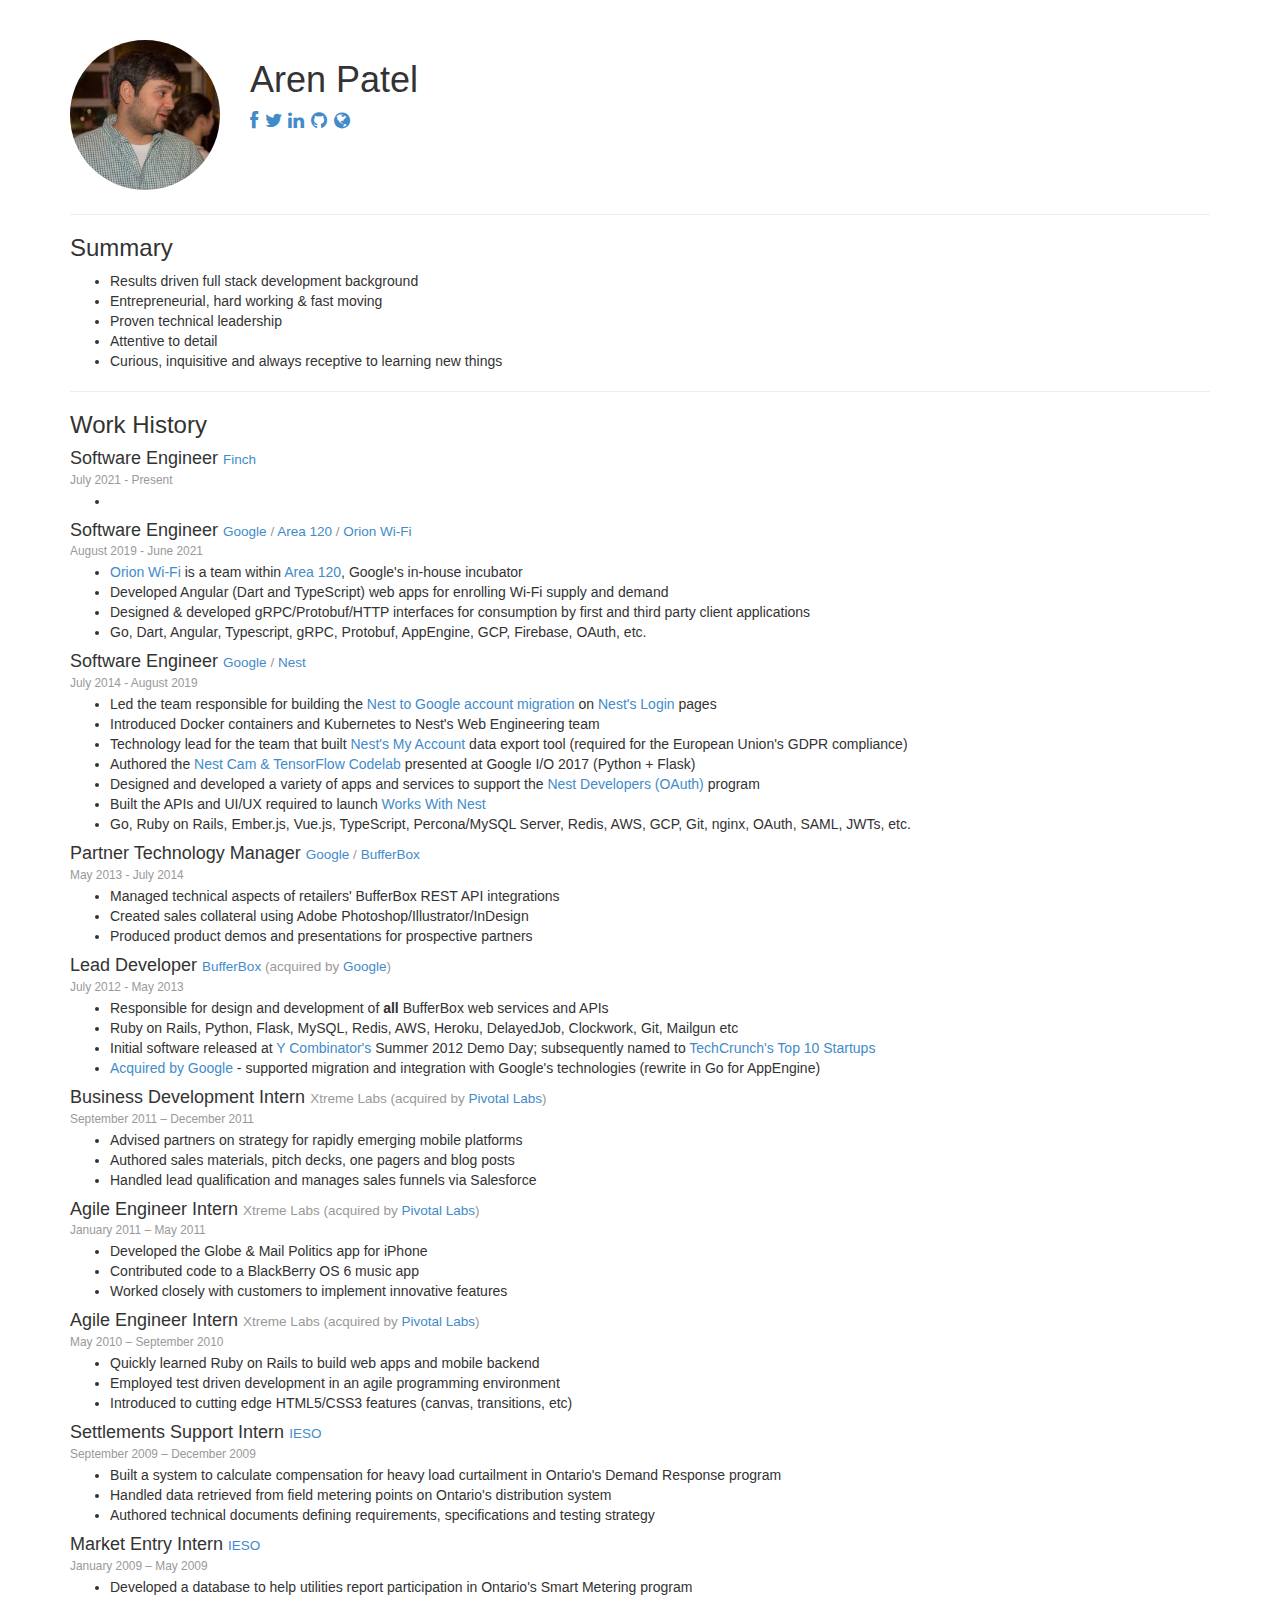
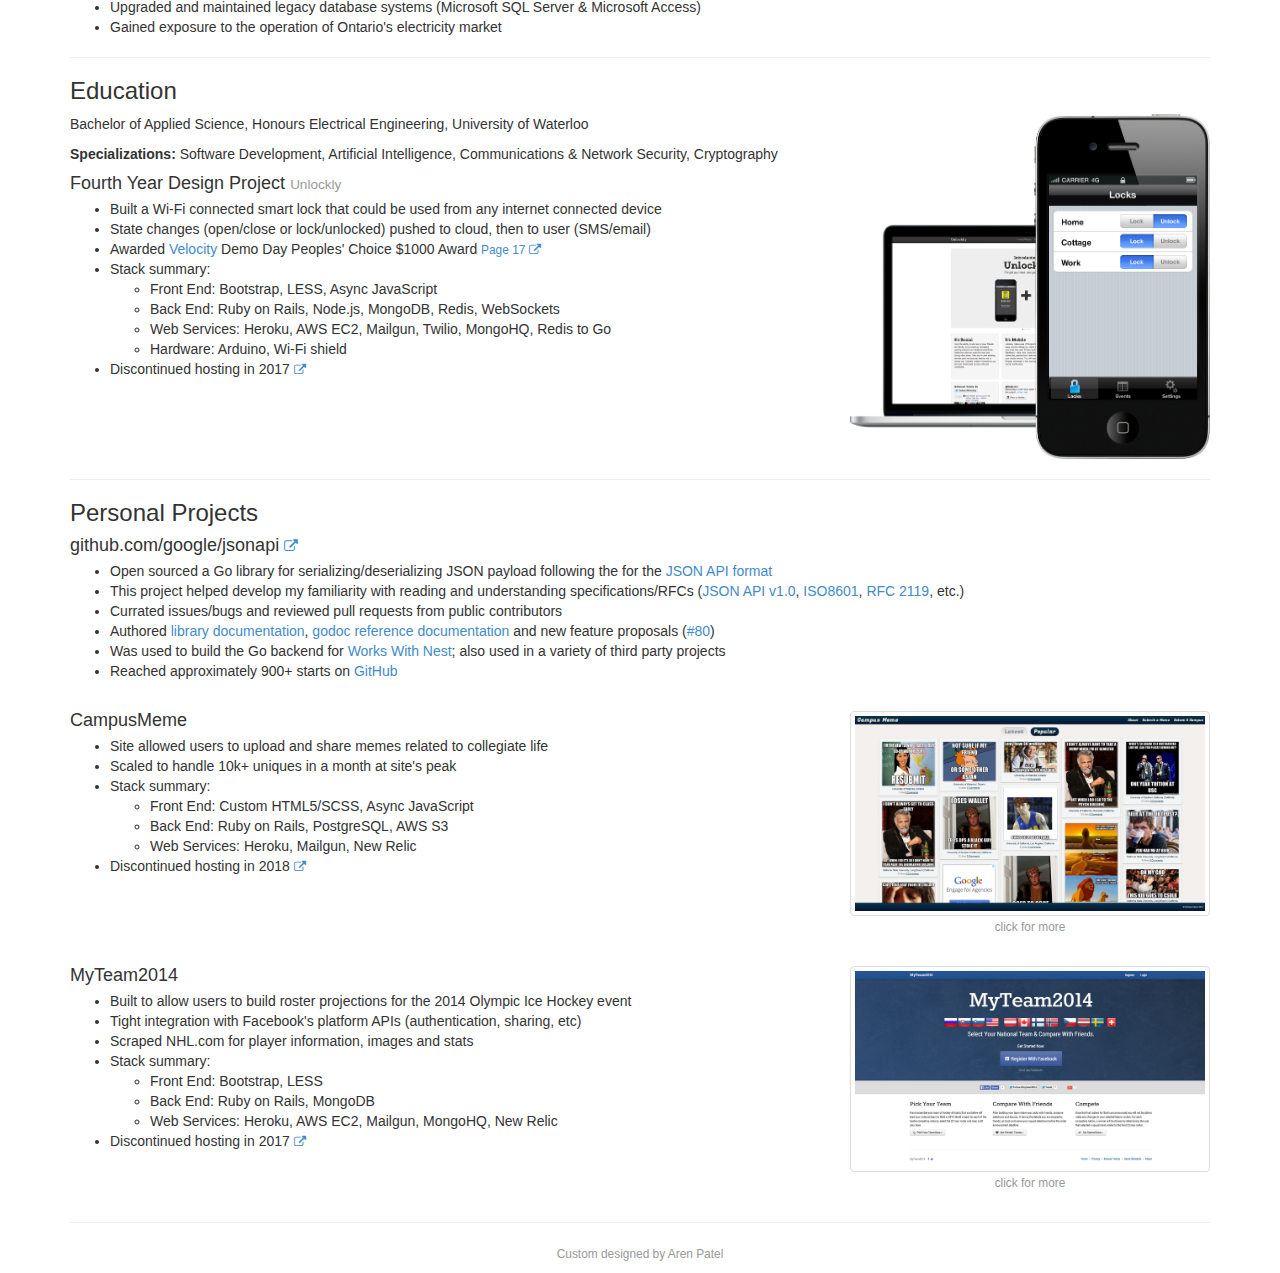
==== resume/index.html @ d8617fa7 "Update index.html" ====
<!DOCTYPE html>
<html lang="en">
  <head>
    <meta charset="utf-8" />
    <meta http-equiv="X-UA-Compatible" content="IE=edge" />
    <meta name="viewport" content="width=device-width, initial-scale=1" />
    <title>Aren Patel's Resume</title>

    <!-- Bootstrap -->
    <link href="css/bootstrap.css" rel="stylesheet" />

    <!-- Font Awesome -->
    <link rel="stylesheet" href="font-awesome/css/font-awesome.min.css" />

    <!-- Add fancyBox main CSS -->
    <link
      rel="stylesheet"
      type="text/css"
      href="fancybox/jquery.fancybox.css?v=2.1.5"
      media="screen"
    />

    <!-- Add fancyBox Button helper (this is optional) -->
    <link
      rel="stylesheet"
      type="text/css"
      href="fancybox/helpers/jquery.fancybox-buttons.css?v=1.0.5"
    />

    <!-- Add fancyBox Thumbnail helper (this is optional) -->
    <link
      rel="stylesheet"
      type="text/css"
      href="fancybox/helpers/jquery.fancybox-thumbs.css?v=1.0.7"
    />

    <!-- Custom CSS -->
    <link rel="stylesheet" type="text/css" href="styles.css" />

    <!-- HTML5 Shim and Respond.js IE8 support of HTML5 elements and media queries -->
    <!-- WARNING: Respond.js doesn't work if you view the page via file:// -->
    <!--[if lt IE 9]>
      <script src="https://oss.maxcdn.com/libs/html5shiv/3.7.0/html5shiv.js"></script>
      <script src="https://oss.maxcdn.com/libs/respond.js/1.4.2/respond.min.js"></script>
    <![endif]-->
  </head>
  <body>
    <div class="container">
      <div class="print-web-info">
        You can view my extended resume online at
        <a href="http://resume.arenpatel.com/">resume.arenpatel.com</a>
      </div>
      <div class="page-header">
        <div class="media">
          <a class="pull-left" href="#">
            <img
              src="img/me.jpg"
              class="media-object img-circle profileImage"
            />
          </a>
          <div class="media-body">
            <h1>Aren Patel</h1>
            <p class="contacts"></p>
            <p class="socialLinks">
              <a href="https://www.facebook.com/aren.patel"
                ><i class="fa fa-facebook fa-lg"></i
              ></a>
              <a href="https://www.twitter.com/aren55555"
                ><i class="fa fa-twitter fa-lg"></i
              ></a>
              <a href="https://www.linkedin.com/in/arenpatel/"
                ><i class="fa fa-linkedin fa-lg"></i
              ></a>
              <a href="https://www.github.com/aren55555"
                ><i class="fa fa-github fa-lg"></i
              ></a>
              <a href="http://www.arenpatel.com/"
                ><i class="fa fa-globe fa-lg"></i
              ></a>
            </p>
          </div>
        </div>
      </div>

      <h3>Summary</h3>
      <ul>
        <li>Results driven full stack development background</li>
        <li>Entrepreneurial, hard working &amp; fast moving</li>
        <li>Proven technical leadership</li>
        <li>Attentive to detail</li>
        <li>
          Curious, inquisitive and always receptive to learning new things
        </li>
      </ul>

      <hr />

      <h3>Work History</h3>

      <h4>
        Software Engineer
        <small>
          <a href="https://www.tryfinch.com/">Finch</a>
        </small>
      </h4>
      <p class="workDate text-muted"><small>July 2021 - Present</small></p>
      <ul>
        <li></li>
      </ul>

      <h4>
        Software Engineer
        <small>
          <a href="https://www.google.com/">Google</a> /
          <a href="https://area120.google.com/">Area 120</a> /
          <a href="https://www.orion.area120.com/">Orion Wi-Fi</a>
        </small>
      </h4>
      <p class="workDate text-muted"><small>August 2019 - June 2021</small></p>
      <ul>
        <li>
          <a href="https://www.orion.area120.com/">Orion Wi-Fi</a> is a team
          within <a href="https://area120.google.com/">Area 120</a>, Google's
          in-house incubator
        </li>
        <li>
          Developed Angular (Dart and TypeScript) web apps for enrolling Wi-Fi
          supply and demand
        </li>
        <li>
          Designed & developed gRPC/Protobuf/HTTP interfaces for consumption by
          first and third party client applications
        </li>
        <li>
          Go, Dart, Angular, Typescript, gRPC, Protobuf, AppEngine, GCP,
          Firebase, OAuth, etc.
        </li>
      </ul>

      <h4>
        Software Engineer
        <small
          ><a href="https://www.google.com/">Google</a> /
          <a href="https://www.nest.com/">Nest</a></small
        >
      </h4>
      <p class="workDate text-muted"><small>July 2014 - August 2019</small></p>
      <ul>
        <li>
          Led the team responsible for building the
          <a
            href="https://www.blog.google/products/google-nest/its-time-nest-users-can-now-switch-google-accounts/"
            >Nest to Google account migration</a
          >
          on <a href="https://home.nest.com/login">Nest's Login</a> pages
        </li>
        <li>
          Introduced Docker containers and Kubernetes to Nest's Web Engineering
          team
        </li>
        <li>
          Technology lead for the team that built
          <a href="https://myaccount.nest.com">Nest's My Account</a> data export
          tool (required for the European Union's GDPR compliance)
        </li>
        <li>
          Authored the
          <a
            href="https://codelabs.developers.google.com/codelabs/nest-camera-api"
            >Nest Cam & TensorFlow Codelab</a
          >
          presented at Google I/O 2017 (Python + Flask)
        </li>
        <li>
          Designed and developed a variety of apps and services to support the
          <a href="https://developers.nest.com/">Nest Developers (OAuth)</a>
          program
        </li>
        <li>
          Built the APIs and UI/UX required to launch
          <a href="https://workswith.nest.com">Works With Nest</a>
        </li>
        <li>
          Go, Ruby on Rails, Ember.js, Vue.js, TypeScript, Percona/MySQL Server,
          Redis, AWS, GCP, Git, nginx, OAuth, SAML, JWTs, etc.
        </li>
      </ul>

      <h4>
        Partner Technology Manager
        <small
          ><a href="https://www.google.com/">Google</a> /
          <a href="https://www.bufferbox.com/">BufferBox</a></small
        >
      </h4>
      <p class="workDate text-muted"><small>May 2013 - July 2014</small></p>
      <ul>
        <li>
          Managed technical aspects of retailers' BufferBox REST API
          integrations
        </li>
        <li>
          Created sales collateral using Adobe Photoshop/Illustrator/InDesign
        </li>
        <li>
          Produced product demos and presentations for prospective partners
        </li>
      </ul>

      <h4>
        Lead Developer
        <small
          ><a href="https://www.bufferbox.com/">BufferBox</a> (acquired by
          <a href="https://www.google.com/">Google</a>)</small
        >
      </h4>
      <p class="workDate text-muted"><small>July 2012 - May 2013</small></p>
      <ul>
        <li>
          Responsible for design and development of <b>all</b> BufferBox web
          services and APIs
        </li>
        <li>
          Ruby on Rails, Python, Flask, MySQL, Redis, AWS, Heroku, DelayedJob,
          Clockwork, Git, Mailgun etc
        </li>
        <li>
          Initial software released at
          <a href="http://ycombinator.com/">Y Combinator's</a> Summer 2012 Demo
          Day; subsequently named to
          <a href="http://techcrunch.com/2012/08/21/best-of-yc-demo-day/"
            >TechCrunch's Top 10 Startups</a
          >
        </li>
        <li>
          <a
            href="http://business.financialpost.com/2012/11/30/google-snaps-up-waterloo-startup-bufferbox/"
            >Acquired by Google</a
          >
          - supported migration and integration with Google's technologies
          (rewrite in Go for AppEngine)
        </li>
      </ul>

      <div class="hide-print">
        <h4>
          Business Development Intern
          <small
            >Xtreme Labs (acquired by
            <a href="http://pivotallabs.com/">Pivotal Labs</a>)</small
          >
        </h4>
        <p class="workDate text-muted">
          <small>September 2011 – December 2011</small>
        </p>
        <ul>
          <li>
            Advised partners on strategy for rapidly emerging mobile platforms
          </li>
          <li>
            Authored sales materials, pitch decks, one pagers and blog posts
          </li>
          <li>
            Handled lead qualification and manages sales funnels via Salesforce
          </li>
        </ul>
      </div>

      <div class="hide-print">
        <h4>
          Agile Engineer Intern
          <small
            >Xtreme Labs (acquired by
            <a href="http://pivotallabs.com/">Pivotal Labs</a>)</small
          >
        </h4>
        <p class="workDate text-muted">
          <small>January 2011 – May 2011</small>
        </p>
        <ul>
          <li>Developed the Globe &amp; Mail Politics app for iPhone</li>
          <li>Contributed code to a BlackBerry OS 6 music app</li>
          <li>
            Worked closely with customers to implement innovative features
          </li>
        </ul>
      </div>

      <div class="hide-print">
        <h4>
          Agile Engineer Intern
          <small
            >Xtreme Labs (acquired by
            <a href="http://pivotallabs.com/">Pivotal Labs</a>)</small
          >
        </h4>
        <p class="workDate text-muted">
          <small>May 2010 – September 2010</small>
        </p>
        <ul>
          <li>
            Quickly learned Ruby on Rails to build web apps and mobile backend
          </li>
          <li>
            Employed test driven development in an agile programming environment
          </li>
          <li>
            Introduced to cutting edge HTML5/CSS3 features (canvas, transitions,
            etc)
          </li>
        </ul>
      </div>

      <div class="hide-print">
        <h4>
          Settlements Support Intern
          <small><a href="http://ieso.com/">IESO</a></small>
        </h4>
        <p class="workDate text-muted">
          <small>September 2009 – December 2009</small>
        </p>
        <ul>
          <li>
            Built a system to calculate compensation for heavy load curtailment
            in Ontario's Demand Response program
          </li>
          <li>
            Handled data retrieved from field metering points on Ontario's
            distribution system
          </li>
          <li>
            Authored technical documents defining requirements, specifications
            and testing strategy
          </li>
        </ul>
      </div>

      <div class="hide-print">
        <h4>
          Market Entry Intern <small><a href="http://ieso.com/">IESO</a></small>
        </h4>
        <p class="workDate text-muted">
          <small>January 2009 – May 2009</small>
        </p>
        <ul>
          <li>
            Developed a database to help utilities report participation in
            Ontario's Smart Metering program
          </li>
          <li>
            Upgraded and maintained legacy database systems (Microsoft SQL
            Server &amp; Microsoft Access)
          </li>
          <li>
            Gained exposure to the operation of Ontario's electricity market
          </li>
        </ul>
      </div>

      <hr />

      <h3>Education</h3>
      <div class="row project">
        <div class="col-sm-8">
          <p>
            Bachelor of Applied Science, Honours Electrical Engineering,
            University of Waterloo
          </p>
          <p>
            <strong>Specializations:</strong> Software Development, Artificial
            Intelligence, Communications &amp; Network Security, Cryptography
          </p>

          <h4 class="media-heading">
            Fourth Year Design Project <small>Unlockly</small>
          </h4>
          <ul>
            <li>
              Built a Wi-Fi connected smart lock that could be used from any
              internet connected device
            </li>
            <li>
              State changes (open/close or lock/unlocked) pushed to cloud, then
              to user (SMS/email)
            </li>
            <li>
              Awarded <a href="http://velocity.uwaterloo.ca/">Velocity</a> Demo
              Day Peoples' Choice $1000 Award
              <small
                ><a
                  href="http://s3.amazonaws.com/UWPublications/Imprint/2012-13_v35/Imprint_2012-07-27_v35_i07.pdf"
                  >Page 17 <i class="fa fa-external-link"></i></a
              ></small>
            </li>
            <li>
              Stack summary:
              <ul>
                <li>Front End: Bootstrap, LESS, Async JavaScript</li>
                <li>
                  Back End: Ruby on Rails, Node.js, MongoDB, Redis, WebSockets
                </li>
                <li>
                  Web Services: Heroku, AWS EC2, Mailgun, Twilio, MongoHQ, Redis
                  to Go
                </li>
                <li>Hardware: Arduino, Wi-Fi shield</li>
              </ul>
            </li>
            <li>
              Discontinued hosting in 2017
              <small
                ><a href="https://unlockly.herokuapp.com/"
                  ><i
                    class="fa fa-external-link"
                    data-url="http://myteam2014.com/"
                  ></i></a
              ></small>
            </li>
          </ul>
        </div>
        <div class="col-sm-4">
          <a class="make-fancy-box" href="img/unlockly.png" title="Unlockly">
            <img class="elastic-img" src="img/unlockly.png" />
          </a>
        </div>
      </div>

      <hr />

      <h3>Personal Projects</h3>

      <div class="row project">
        <div class="col-sm-12">
          <h4 class="media-heading">
            github.com/google/jsonapi
            <small
              ><a href="https://github.com/google/jsonapi"
                ><i
                  class="fa fa-external-link"
                  data-url="https://github.com/google/jsonapi"
                ></i></a
            ></small>
          </h4>
          <ul>
            <li>
              Open sourced a Go library for serializing/deserializing JSON
              payload following the for the
              <a href="https://jsonapi.org/">JSON API format</a>
            </li>
            <li>
              This project helped develop my familiarity with reading and
              understanding specifications/RFCs (<a
                href="https://jsonapi.org/format/"
                >JSON API v1.0</a
              >,
              <a href="https://www.iso.org/iso-8601-date-and-time-format.html"
                >ISO8601</a
              >, <a href="https://www.ietf.org/rfc/rfc2119.txt">RFC 2119</a>,
              etc.)
            </li>
            <li>
              Currated issues/bugs and reviewed pull requests from public
              contributors
            </li>
            <li>
              Authored
              <a href="https://github.com/google/jsonapi/blob/master/README.md"
                >library documentation</a
              >,
              <a href="https://godoc.org/github.com/google/jsonapi"
                >godoc reference documentation</a
              >
              and new feature proposals (<a
                href="https://github.com/google/jsonapi/issues/80"
                >#80</a
              >)
            </li>
            <li>
              Was used to build the Go backend for
              <a href="https://workswith.nest.com">Works With Nest</a>; also
              used in a variety of third party projects
            </li>
            <li>
              Reached approximately 900+ starts on
              <a href="https://github.com/google/jsonapi">GitHub</a>
            </li>
          </ul>
        </div>
      </div>

      <div class="row project">
        <div class="col-sm-8">
          <h4 class="media-heading">CampusMeme</h4>
          <ul>
            <li>
              Site allowed users to upload and share memes related to collegiate
              life
            </li>
            <li>Scaled to handle 10k+ uniques in a month at site's peak</li>
            <li>
              Stack summary:
              <ul>
                <li>Front End: Custom HTML5/SCSS, Async JavaScript</li>
                <li>Back End: Ruby on Rails, PostgreSQL, AWS S3</li>
                <li>Web Services: Heroku, Mailgun, New Relic</li>
              </ul>
            </li>
            <li>
              Discontinued hosting in 2018
              <small
                ><a href="http://campus-meme.com/"
                  ><i
                    class="fa fa-external-link"
                    data-url="http://campus-meme.com/"
                  ></i></a
              ></small>
            </li>
          </ul>
        </div>
        <div class="col-sm-4">
          <a
            class="make-fancy-box"
            rel="gallery-campusmeme"
            href="img/campusmeme.png"
            title="CampusMeme Homepage (1/3)"
          >
            <img
              class="img-rounded img-thumbnail elastic-img"
              src="img/campusmeme.png"
            />
          </a>
          <a
            class="make-fancy-box"
            rel="gallery-campusmeme"
            href="img/campusmeme-2.png"
            title="CampusMeme Image Upload (2/3)"
          ></a>
          <a
            class="make-fancy-box"
            rel="gallery-campusmeme"
            href="img/campusmeme-3.png"
            title="CampusMeme Image Viewing (3/3)"
          ></a>
          <p class="print-hidden text-muted text-center">
            <small>click for more</small>
          </p>
        </div>
      </div>

      <div class="row project">
        <div class="col-sm-8">
          <h4 class="media-heading">MyTeam2014</h4>
          <ul>
            <li>
              Built to allow users to build roster projections for the 2014
              Olympic Ice Hockey event
            </li>
            <li>
              Tight integration with Facebook's platform APIs (authentication,
              sharing, etc)
            </li>
            <li>Scraped NHL.com for player information, images and stats</li>
            <li>
              Stack summary:
              <ul>
                <li>Front End: Bootstrap, LESS</li>
                <li>Back End: Ruby on Rails, MongoDB</li>
                <li>
                  Web Services: Heroku, AWS EC2, Mailgun, MongoHQ, New Relic
                </li>
              </ul>
            </li>
            <li>
              Discontinued hosting in 2017
              <small
                ><a href="http://myteam2014.com/"
                  ><i
                    class="fa fa-external-link"
                    data-url="http://myteam2014.com/"
                  ></i></a
              ></small>
            </li>
          </ul>
        </div>
        <div class="col-sm-4">
          <a
            class="make-fancy-box"
            rel="gallery-myteam2014"
            href="img/myteam2014.png"
            title="MyTeam2014 Homepage (1/3)"
          >
            <img
              class="img-rounded img-thumbnail elastic-img"
              src="img/myteam2014.png"
            />
          </a>
          <a
            class="make-fancy-box hidden"
            rel="gallery-myteam2014"
            href="img/myteam2014-2.png"
            title="MyTeam2014 Team Page (2/3)"
          ></a>
          <a
            class="make-fancy-box hidden"
            rel="gallery-myteam2014"
            href="img/myteam2014-3.png"
            title="MyTeam2014 Registration  (3/3)"
          ></a>
          <p class="print-hidden text-muted text-center">
            <small>click for more</small>
          </p>
        </div>
      </div>

      <hr class="print-hidden" />

      <p class="print-hidden footnotes text-muted">
        <small>Custom designed by Aren Patel</small>
      </p>
    </div>
    <!-- /container -->
    <!--==================-->
    <!-- JAVASCRIPT BELOW -->
    <!--==================-->

    <!-- jQuery (necessary for Bootstrap's JavaScript plugins) -->
    <script src="https://ajax.googleapis.com/ajax/libs/jquery/1.11.0/jquery.min.js"></script>

    <!-- Add mousewheel plugin (this is optional) -->
    <script src="fancybox/jquery.mousewheel-3.0.6.pack.js"></script>

    <!-- Include all compiled plugins (below), or include individual files as needed -->
    <script src="js/bootstrap.min.js"></script>

    <!-- Add fancyBox main JS -->
    <script
      type="text/javascript"
      src="fancybox/jquery.fancybox.js?v=2.1.5"
    ></script>

    <!-- Add fancyBox Button helper (this is optional) -->
    <script
      type="text/javascript"
      src="fancybox/helpers/jquery.fancybox-buttons.js?v=1.0.5"
    ></script>

    <!-- Add fancyBox Thumbnail helper (this is optional) -->
    <script
      type="text/javascript"
      src="fancybox/helpers/jquery.fancybox-thumbs.js?v=1.0.7"
    ></script>

    <!-- Add fancyBox Media helper (this is optional) -->
    <script
      type="text/javascript"
      src="fancybox/helpers/jquery.fancybox-media.js?v=1.0.6"
    ></script>

    <!-- Custom JS -->
    <script type="text/javascript">
      $(document).ready(function () {
        $(".make-fancy-box").fancybox({
          openEffect: "elastic",
          closeEffect: "elastic",
          helpers: {
            title: {
              type: "float",
            },
          },
        });
      });
    </script>
  </body>
</html>
---- resume/styles.css ----
.text-center {
    text-align: center;
}

.profileImage {
    width: 150px;
    height: 150px;
    margin-right: 20px;
    margin-bottom: 15px;
}

.footnotes {
    text-align: center;
}

.workDate {
    margin-top: -10px;
    margin-bottom: 2px;
}

.socialLinks a {
    margin-right: 0.2em;
}

.contacts i {
    width: 14px;
}

.project {
    margin-top: 10px;
    margin-bottom: 20px;
}

.elastic-img {
    width: 100%;
}

.print-web-info {
    border-radius: 5px;
    border: 1px solid rgb(96, 96, 96);
    padding: .5em;
    margin-bottom: 1em;
    text-align: center;
    font-weight: bold;
}

.print-web-info a {
    text-decoration: underline;
}

@media screen {
    .print-web-info {
        display: none;
    }
}

@media print {
    .hide-print {
        display: none;
    }
    .fa {
        display: none;
    }
    hr {
        margin: 5px 0 5px 0;
    }
    h3 {
        margin-top: 10px;
    }
    .project {
        margin-top: 10px;
        margin-bottom: 10px;
    }
    .elastic-img,
    .print-hidden {
        display: none;
    }
    .page-header {
        margin-top: 0;
        margin-bottom: 10px;
        padding-bottom: 0;
    }
    .page-header .profileImage {
        height: 49px;
        width: 49px;
        margin-bottom: 5px;
        margin-right: 5px;
    }
    .page-header .socialLinks {
        display: none;
    }
    .page-header h1 {
        margin-top: 0;
    }
    ul {
        padding-left: 20px;
        margin-bottom: 8px;
    }
    p {
        margin-bottom: 8px;
    }
}
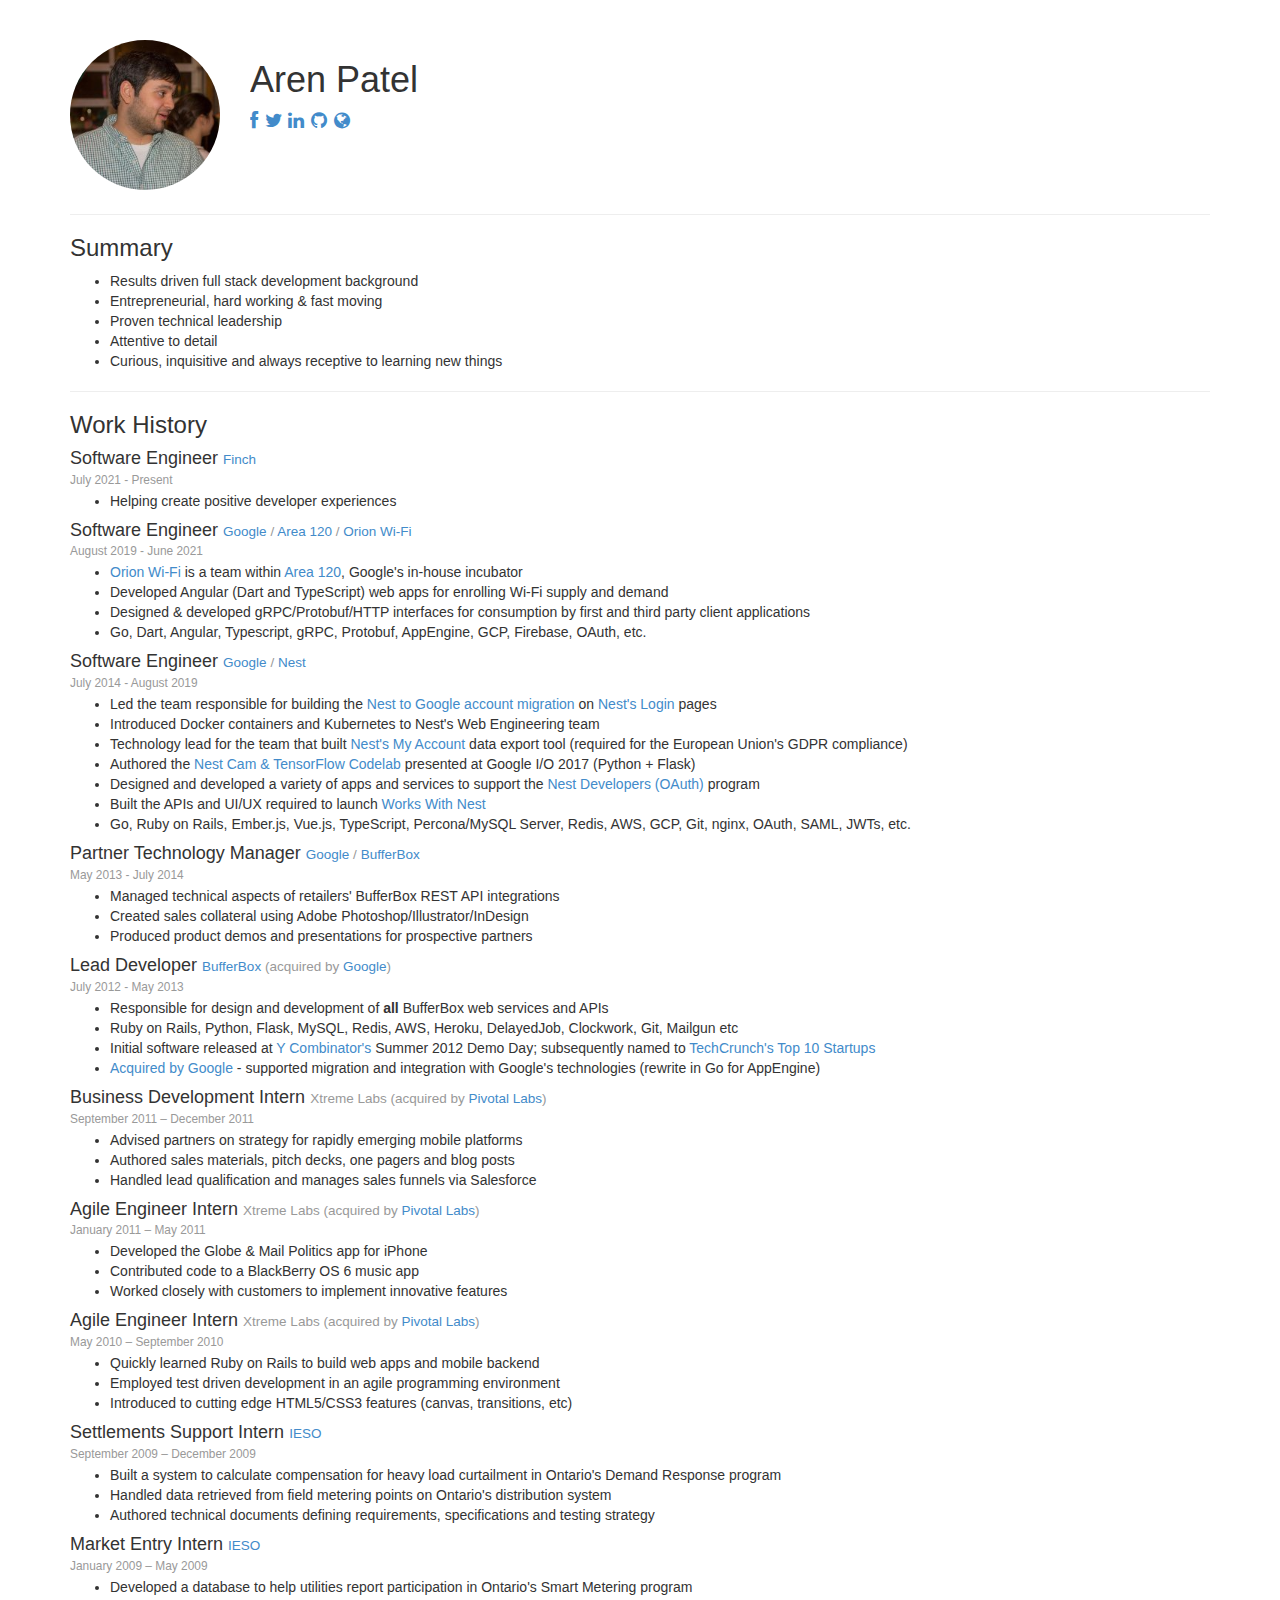
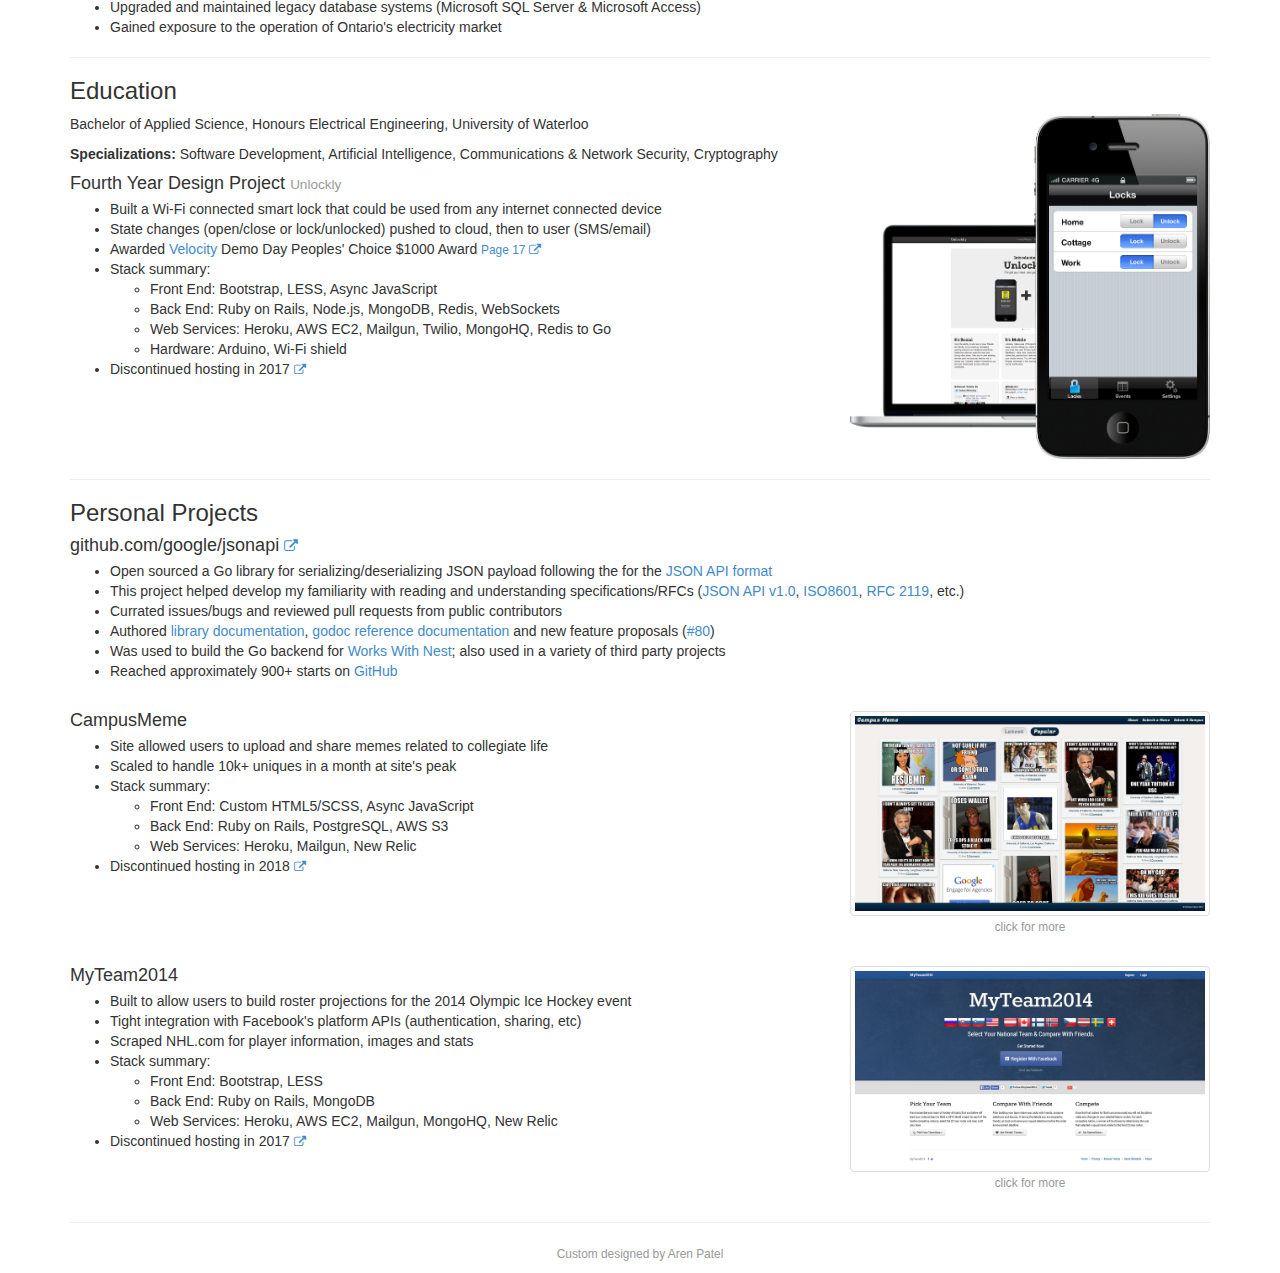
==== commit e73418d5: "Update index.html" ====
--- a/resume/index.html
+++ b/resume/index.html
@@ -105,7 +105,7 @@
       </h4>
       <p class="workDate text-muted"><small>July 2021 - Present</small></p>
       <ul>
-        <li></li>
+        <li>Helping create positive developer experiences</li>
       </ul>
 
       <h4>
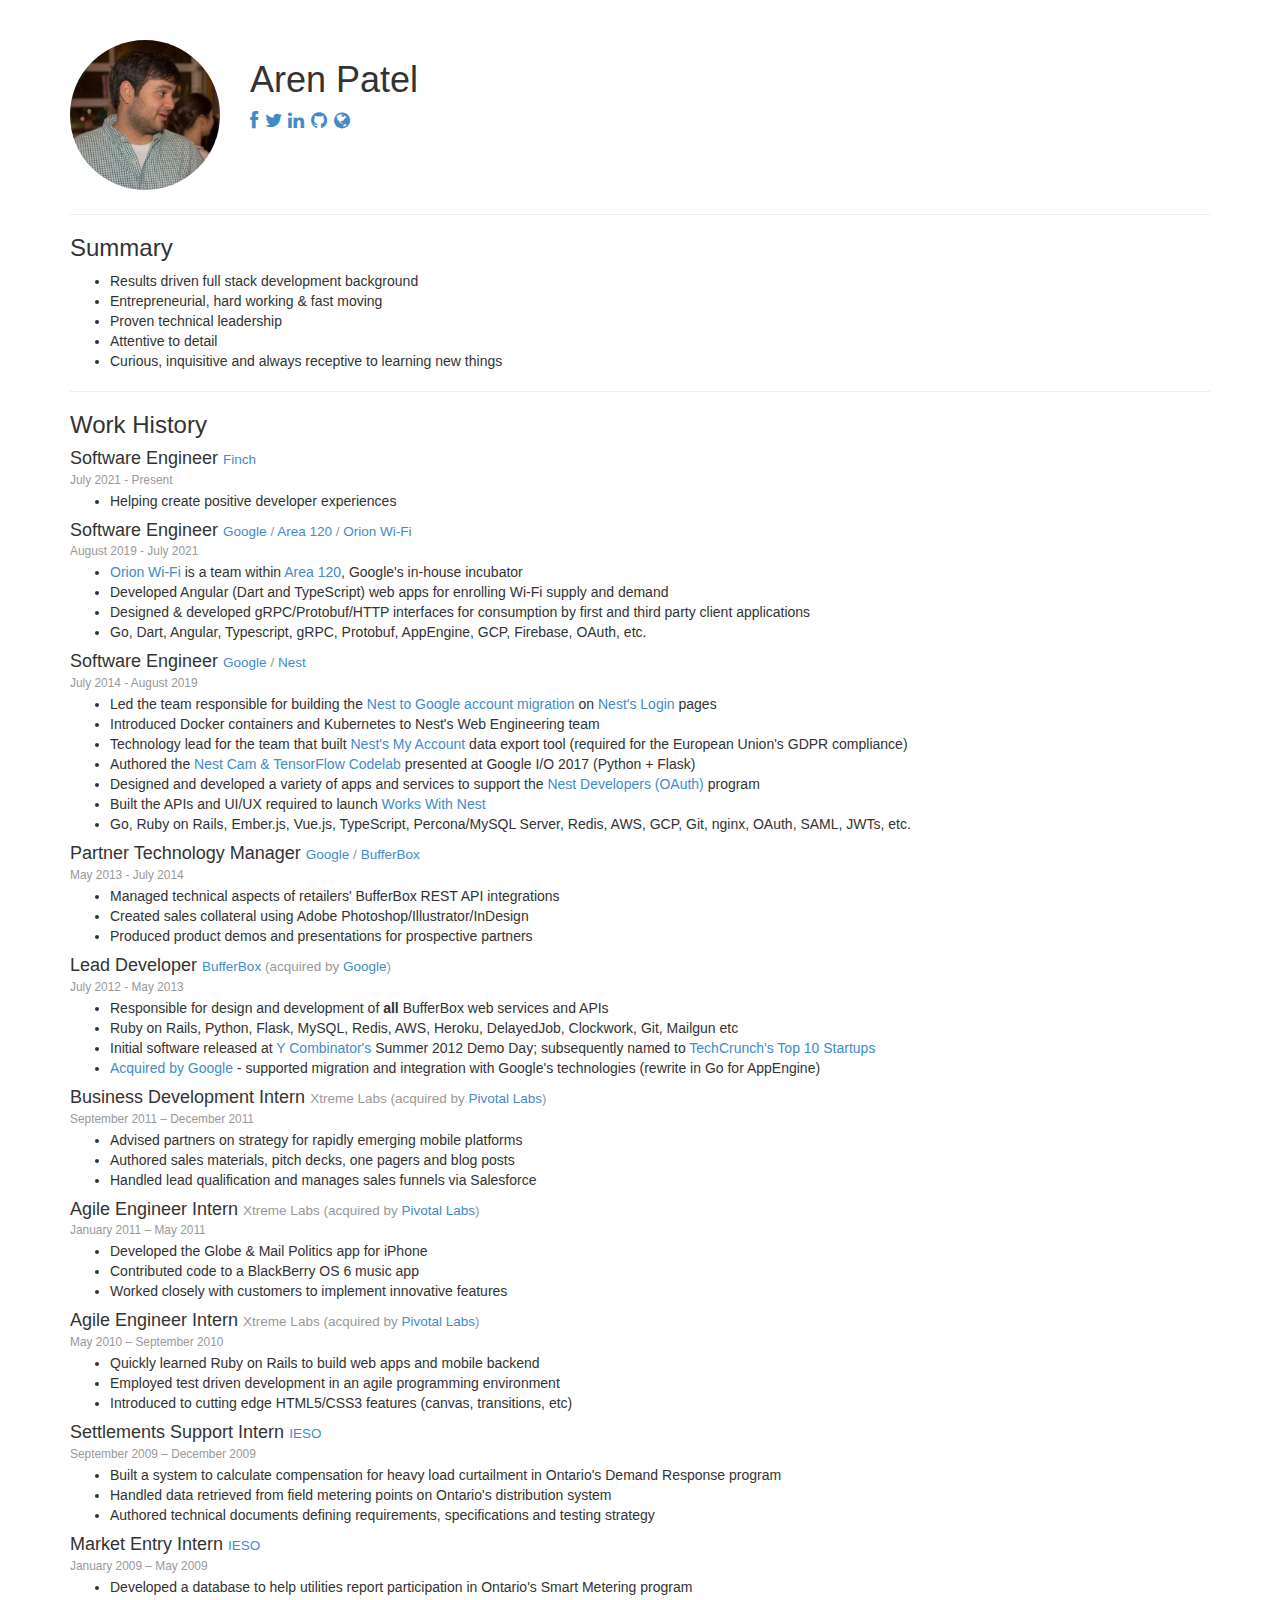
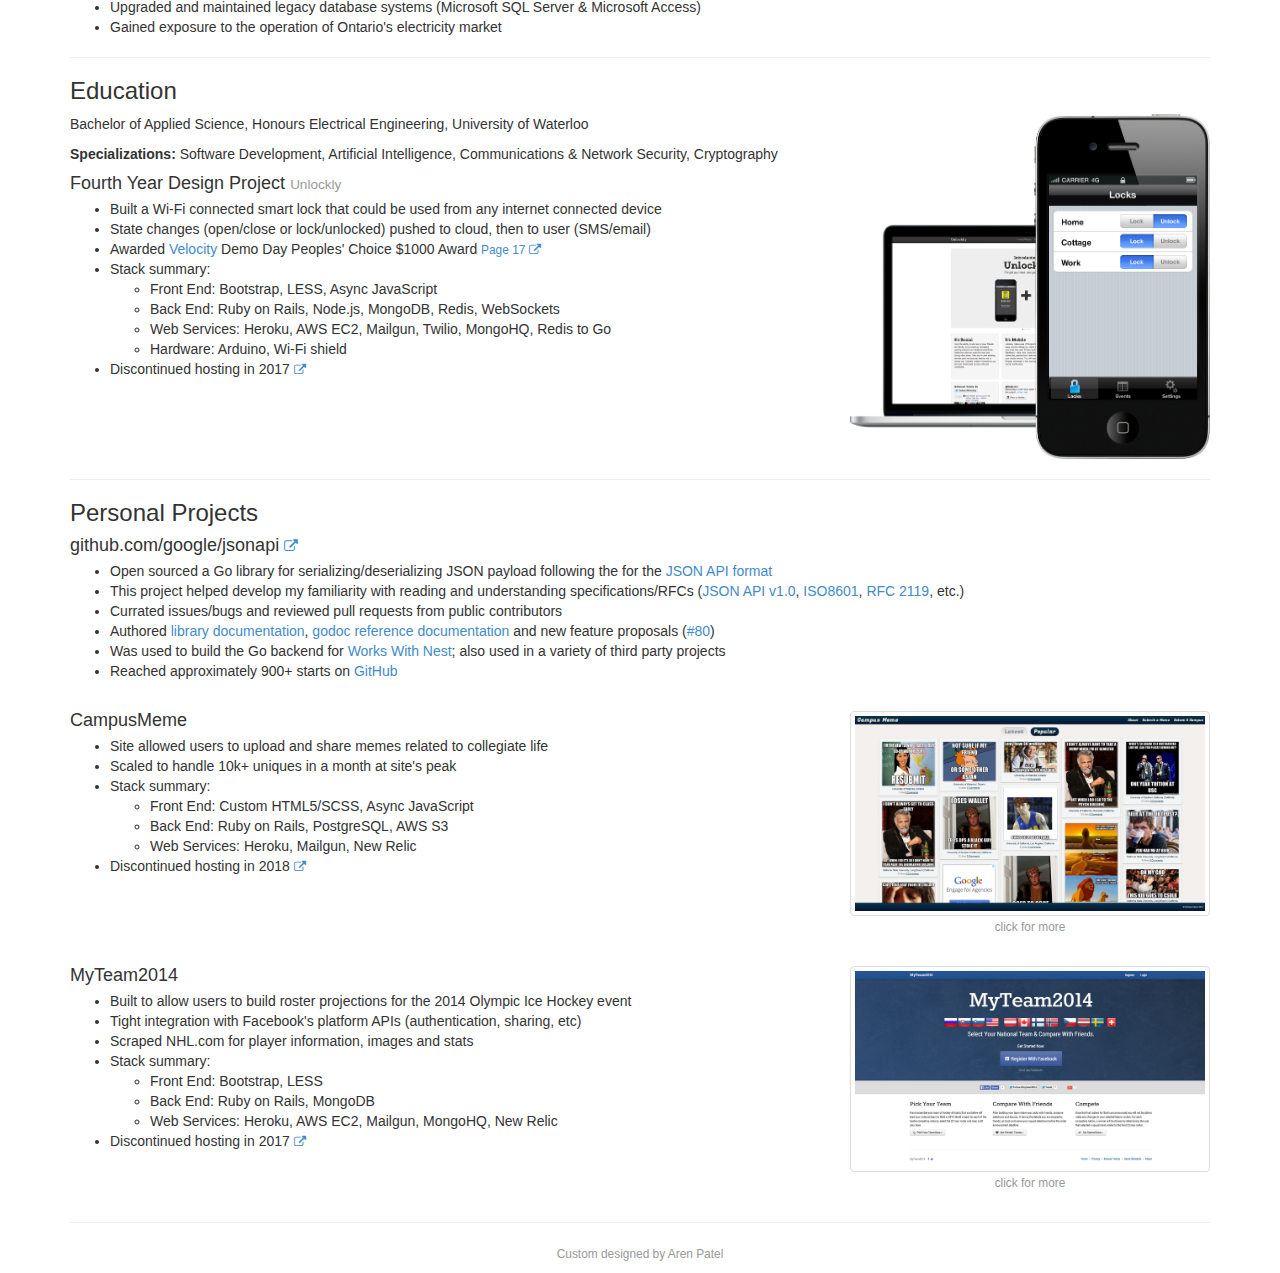
==== commit ab5a4629: "Update index.html" ====
--- a/resume/index.html
+++ b/resume/index.html
@@ -116,7 +116,7 @@
           <a href="https://www.orion.area120.com/">Orion Wi-Fi</a>
         </small>
       </h4>
-      <p class="workDate text-muted"><small>August 2019 - June 2021</small></p>
+      <p class="workDate text-muted"><small>August 2019 - July 2021</small></p>
       <ul>
         <li>
           <a href="https://www.orion.area120.com/">Orion Wi-Fi</a> is a team
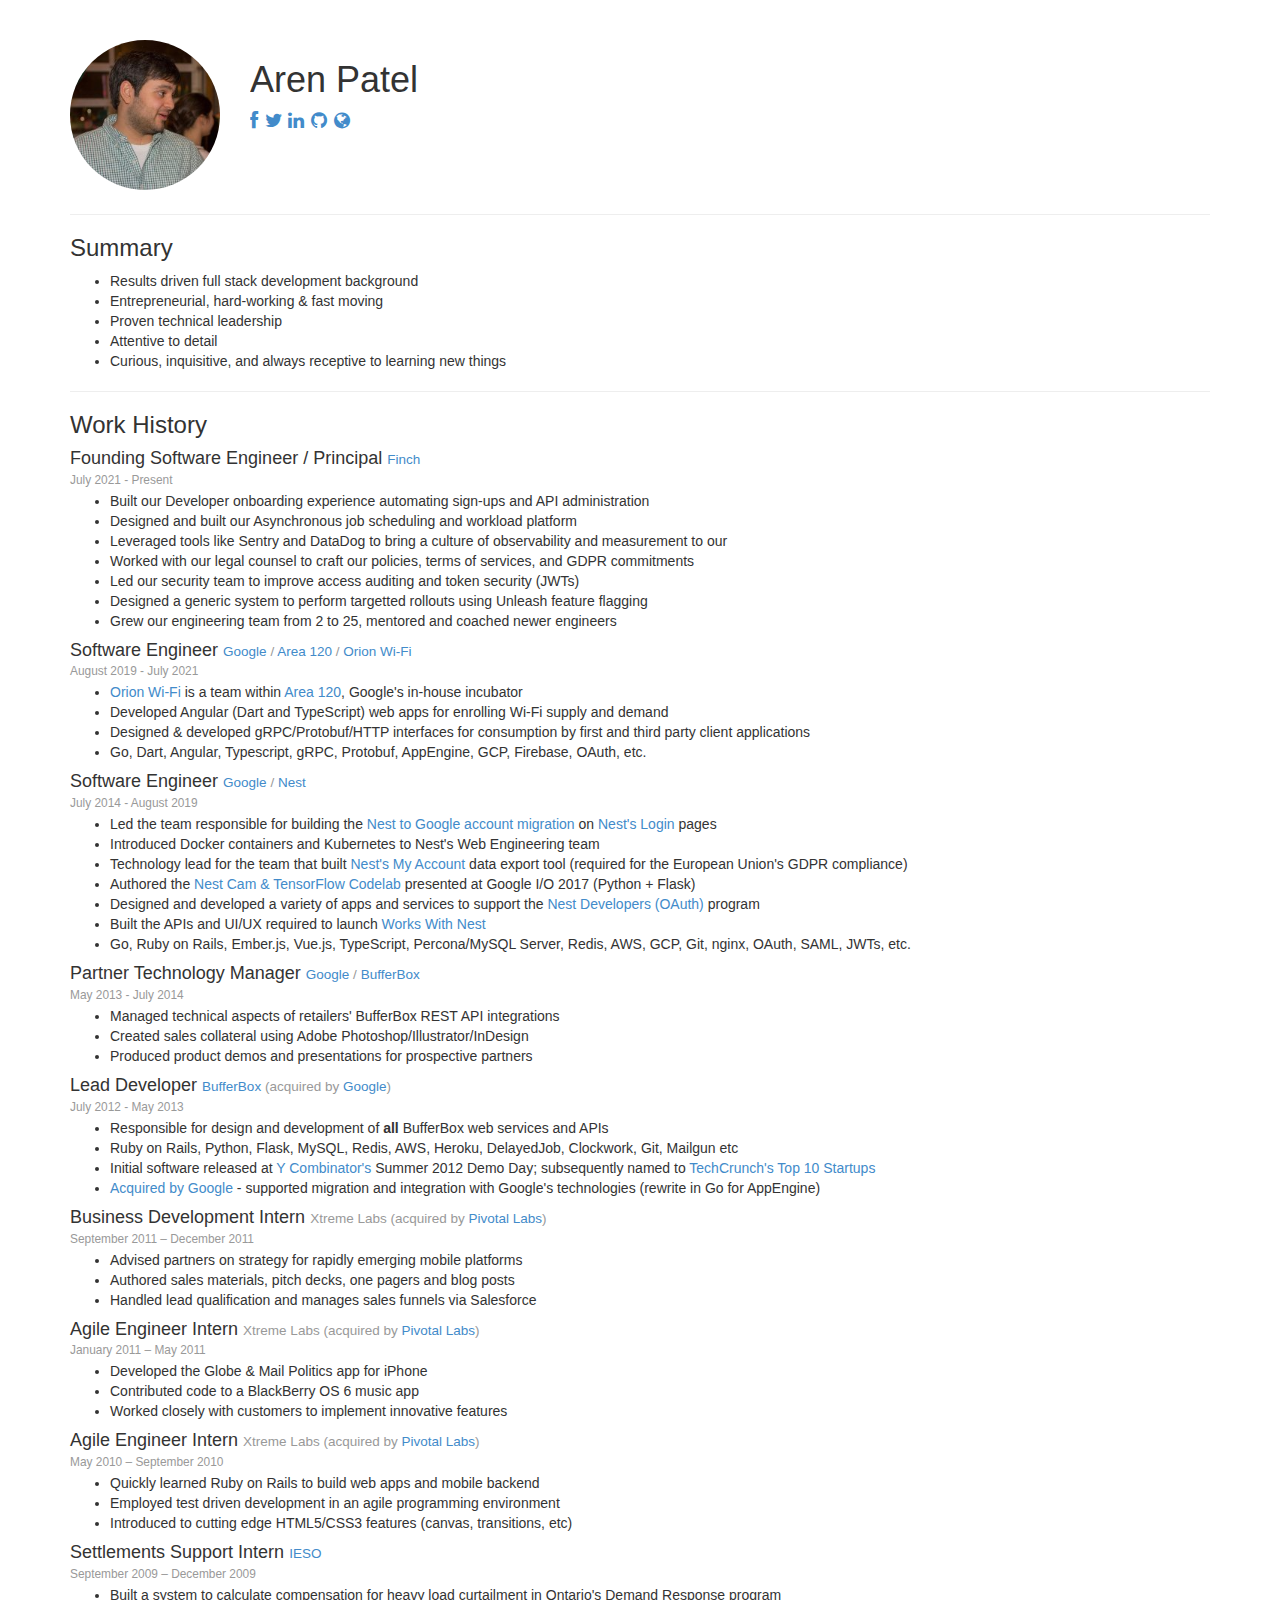
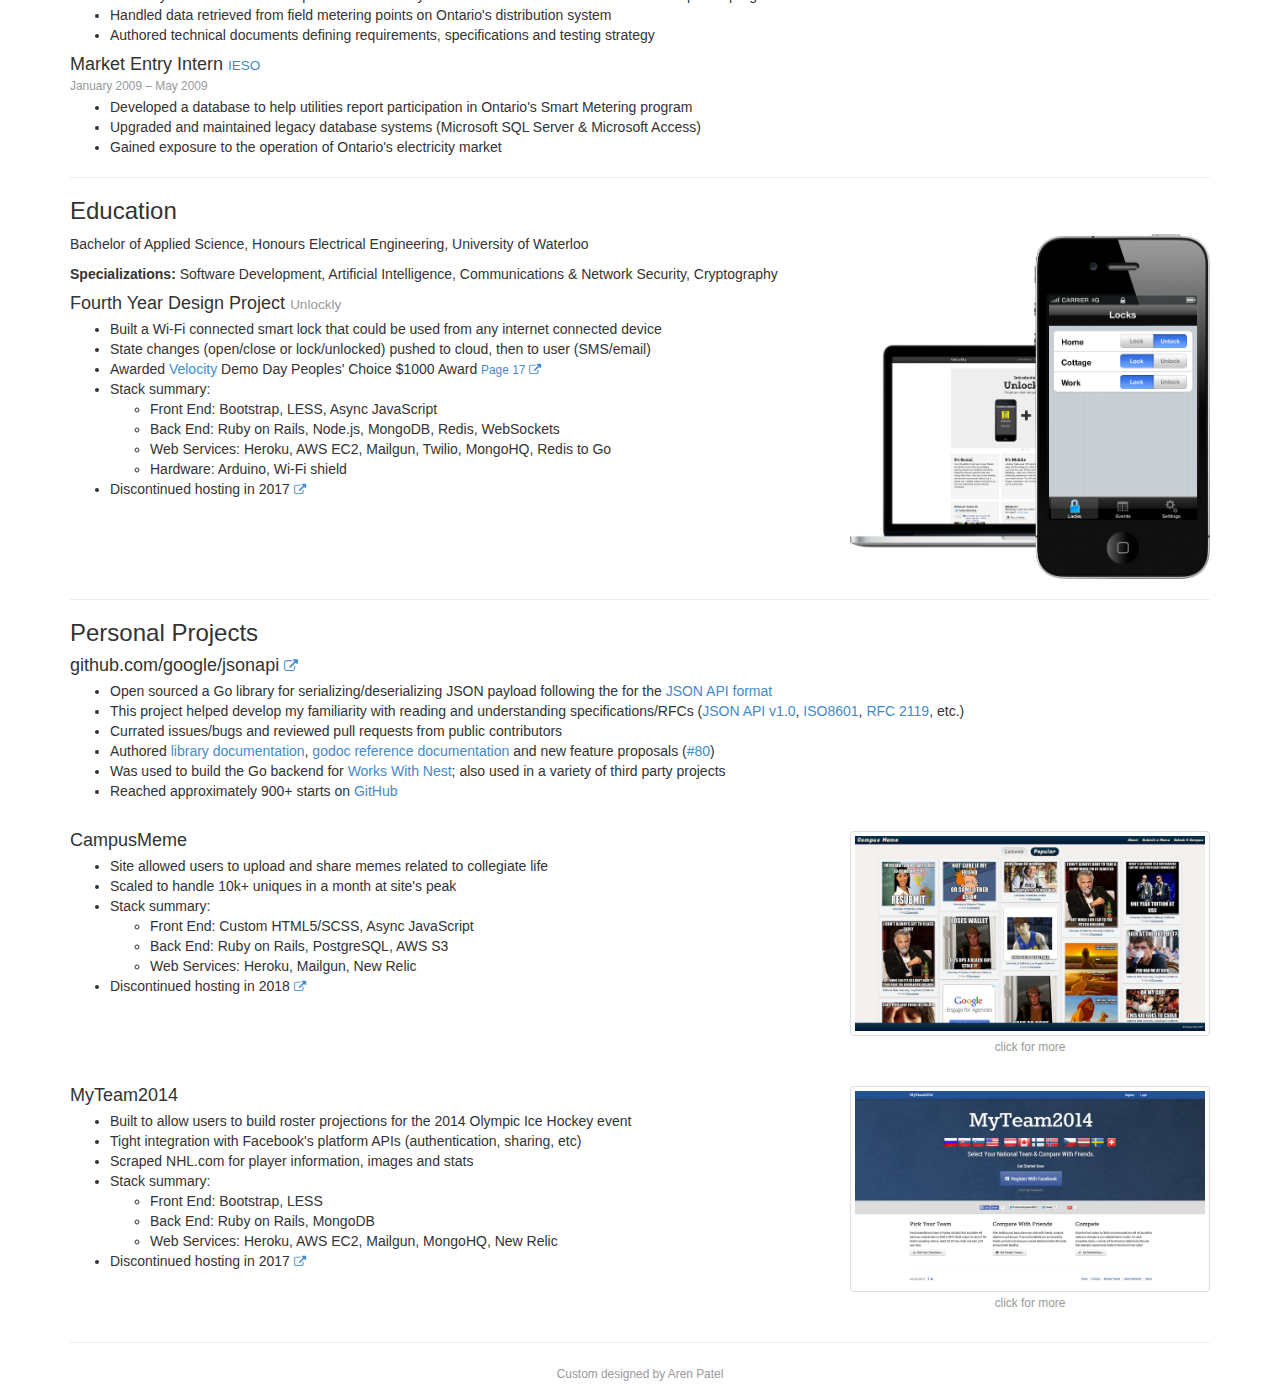
==== commit 4bf7f47d: "Update index.html" ====
--- a/resume/index.html
+++ b/resume/index.html
@@ -85,11 +85,11 @@
       <h3>Summary</h3>
       <ul>
         <li>Results driven full stack development background</li>
-        <li>Entrepreneurial, hard working &amp; fast moving</li>
+        <li>Entrepreneurial, hard-working &amp; fast moving</li>
         <li>Proven technical leadership</li>
         <li>Attentive to detail</li>
         <li>
-          Curious, inquisitive and always receptive to learning new things
+          Curious, inquisitive, and always receptive to learning new things
         </li>
       </ul>
 
@@ -98,14 +98,20 @@
       <h3>Work History</h3>
 
       <h4>
-        Software Engineer
+        Founding Software Engineer / Principal
         <small>
           <a href="https://www.tryfinch.com/">Finch</a>
         </small>
       </h4>
       <p class="workDate text-muted"><small>July 2021 - Present</small></p>
       <ul>
-        <li>Helping create positive developer experiences</li>
+        <li>Built our Developer onboarding experience automating sign-ups and API administration</li>
+        <li>Designed and built our Asynchronous job scheduling and workload platform</li>
+        <li>Leveraged tools like Sentry and DataDog to bring a culture of observability and measurement to our</li>
+        <li>Worked with our legal counsel to craft our policies, terms of services, and GDPR commitments</li>
+        <li>Led our security team to improve access auditing and token security (JWTs)</li>
+        <li>Designed a generic system to perform targetted rollouts using Unleash feature flagging</li>
+        <li>Grew our engineering team from 2 to 25, mentored and coached newer engineers</li>
       </ul>
 
       <h4>
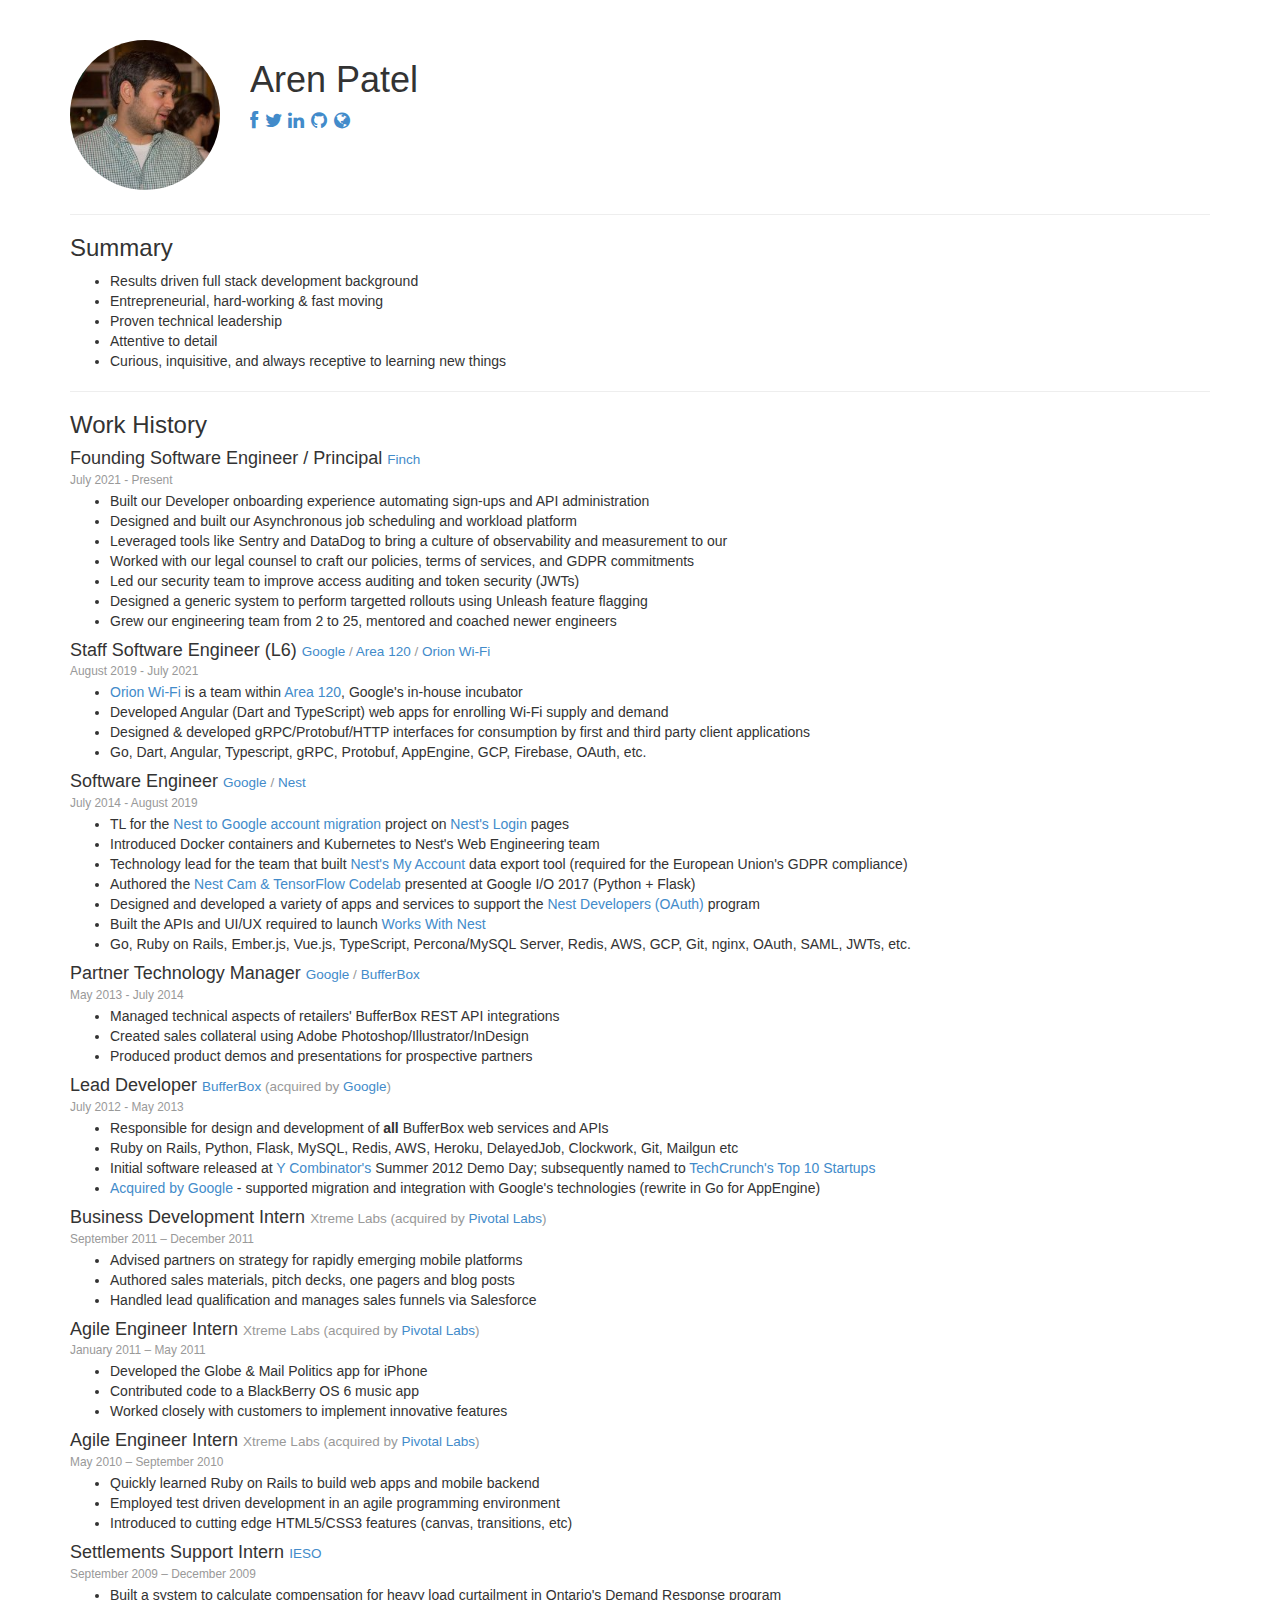
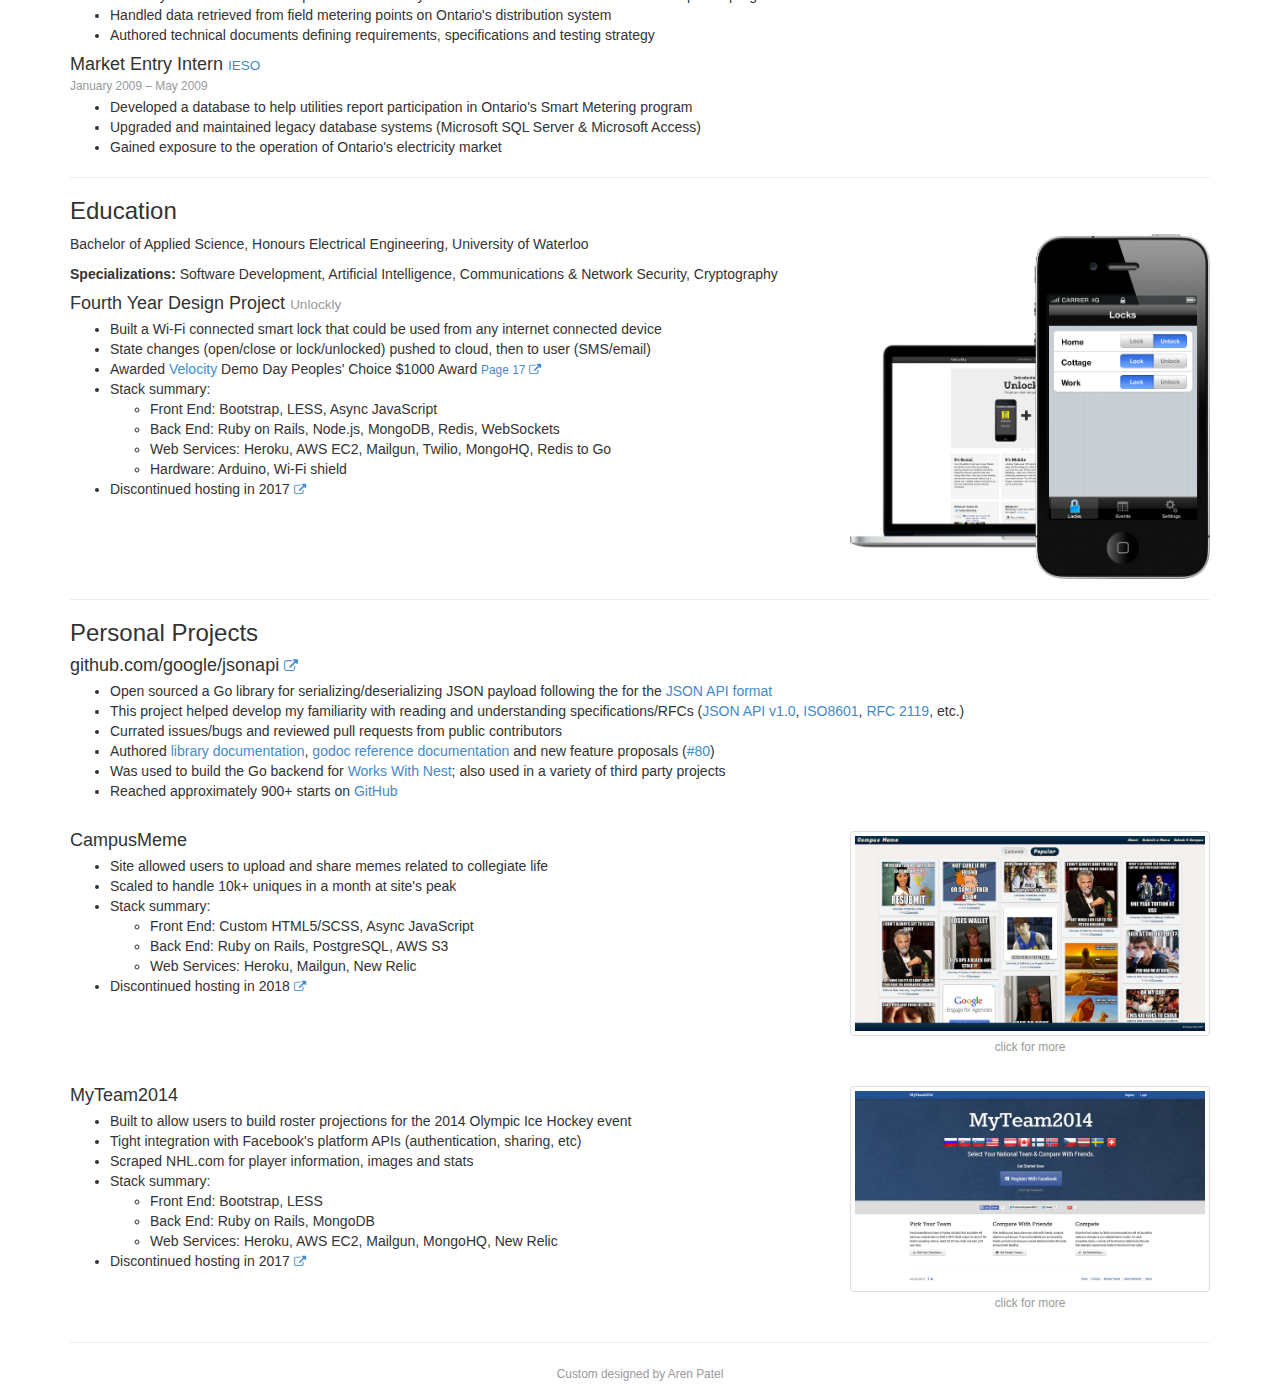
==== commit c5d6f605: "Update index.html" ====
--- a/resume/index.html
+++ b/resume/index.html
@@ -115,7 +115,7 @@
       </ul>
 
       <h4>
-        Software Engineer
+        Staff Software Engineer (L6)
         <small>
           <a href="https://www.google.com/">Google</a> /
           <a href="https://area120.google.com/">Area 120</a> /
@@ -153,12 +153,12 @@
       <p class="workDate text-muted"><small>July 2014 - August 2019</small></p>
       <ul>
         <li>
-          Led the team responsible for building the
+          TL for the
           <a
             href="https://www.blog.google/products/google-nest/its-time-nest-users-can-now-switch-google-accounts/"
             >Nest to Google account migration</a
           >
-          on <a href="https://home.nest.com/login">Nest's Login</a> pages
+          project on <a href="https://home.nest.com/login">Nest's Login</a> pages
         </li>
         <li>
           Introduced Docker containers and Kubernetes to Nest's Web Engineering
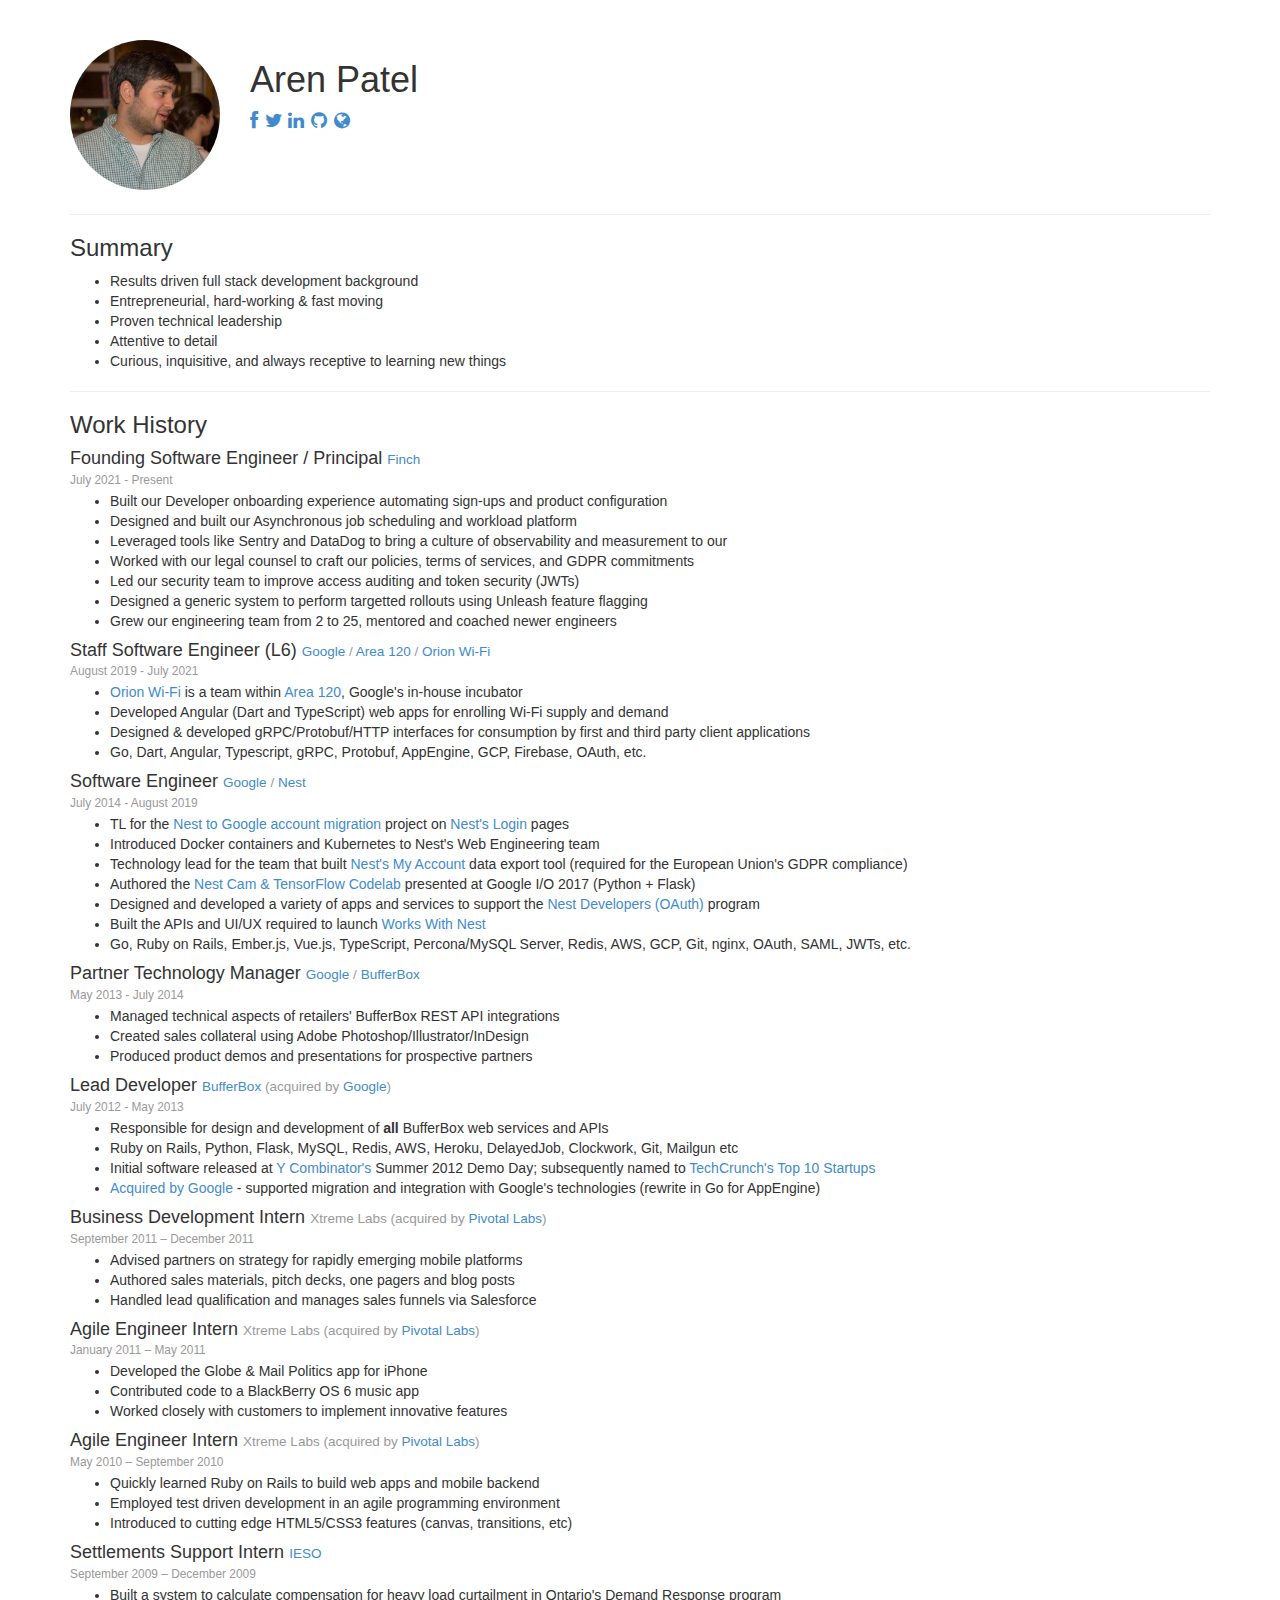
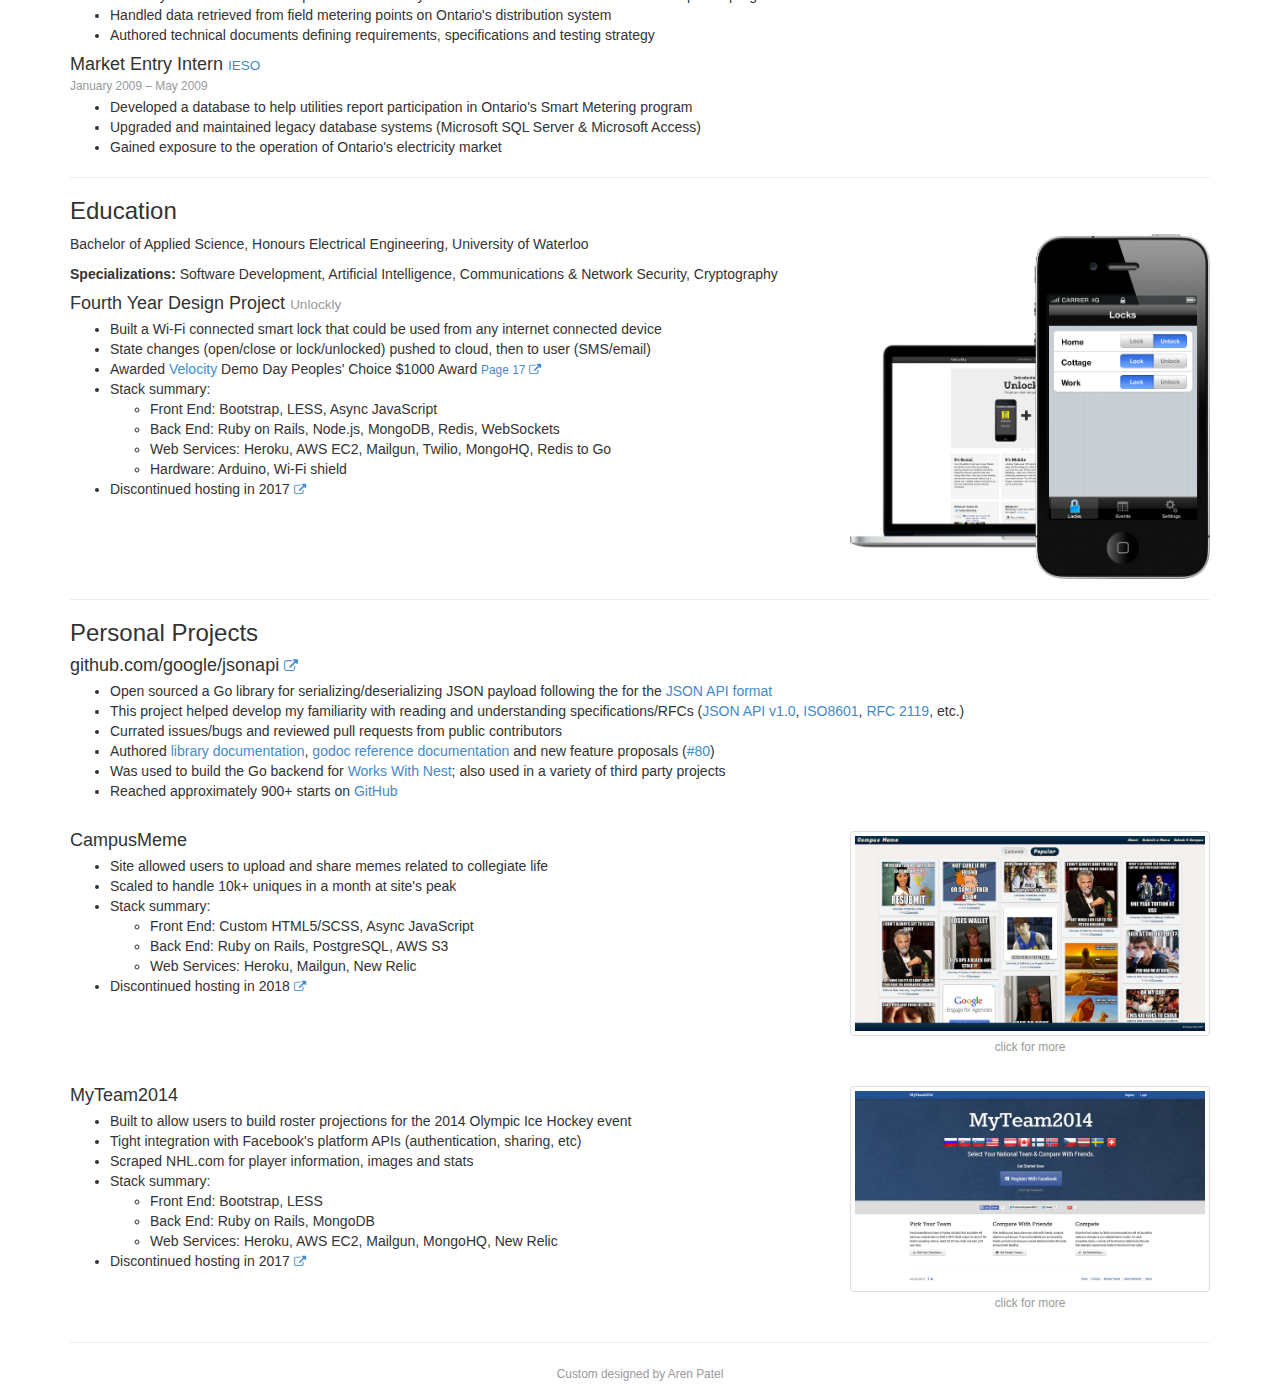
==== commit a774b37b: "Update index.html" ====
--- a/resume/index.html
+++ b/resume/index.html
@@ -105,7 +105,7 @@
       </h4>
       <p class="workDate text-muted"><small>July 2021 - Present</small></p>
       <ul>
-        <li>Built our Developer onboarding experience automating sign-ups and API administration</li>
+        <li>Built our Developer onboarding experience automating sign-ups and product configuration</li>
         <li>Designed and built our Asynchronous job scheduling and workload platform</li>
         <li>Leveraged tools like Sentry and DataDog to bring a culture of observability and measurement to our</li>
         <li>Worked with our legal counsel to craft our policies, terms of services, and GDPR commitments</li>
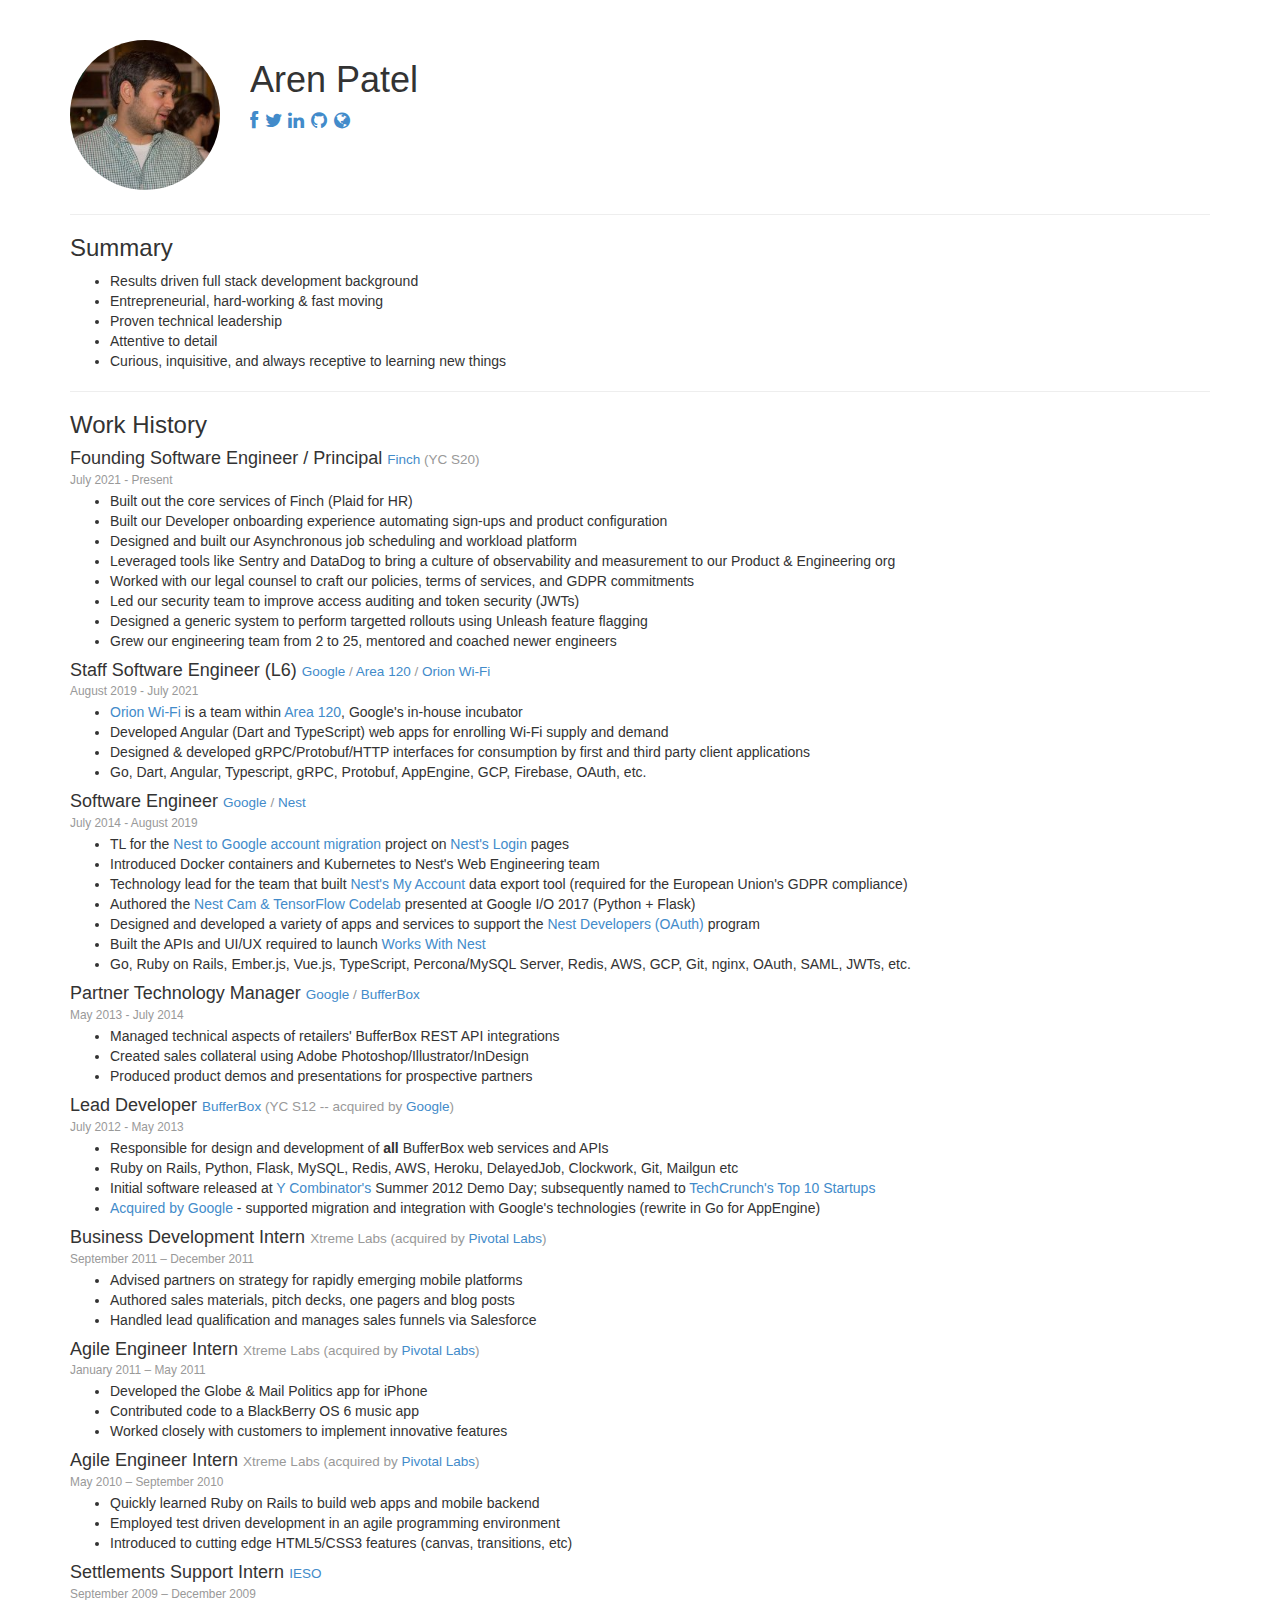
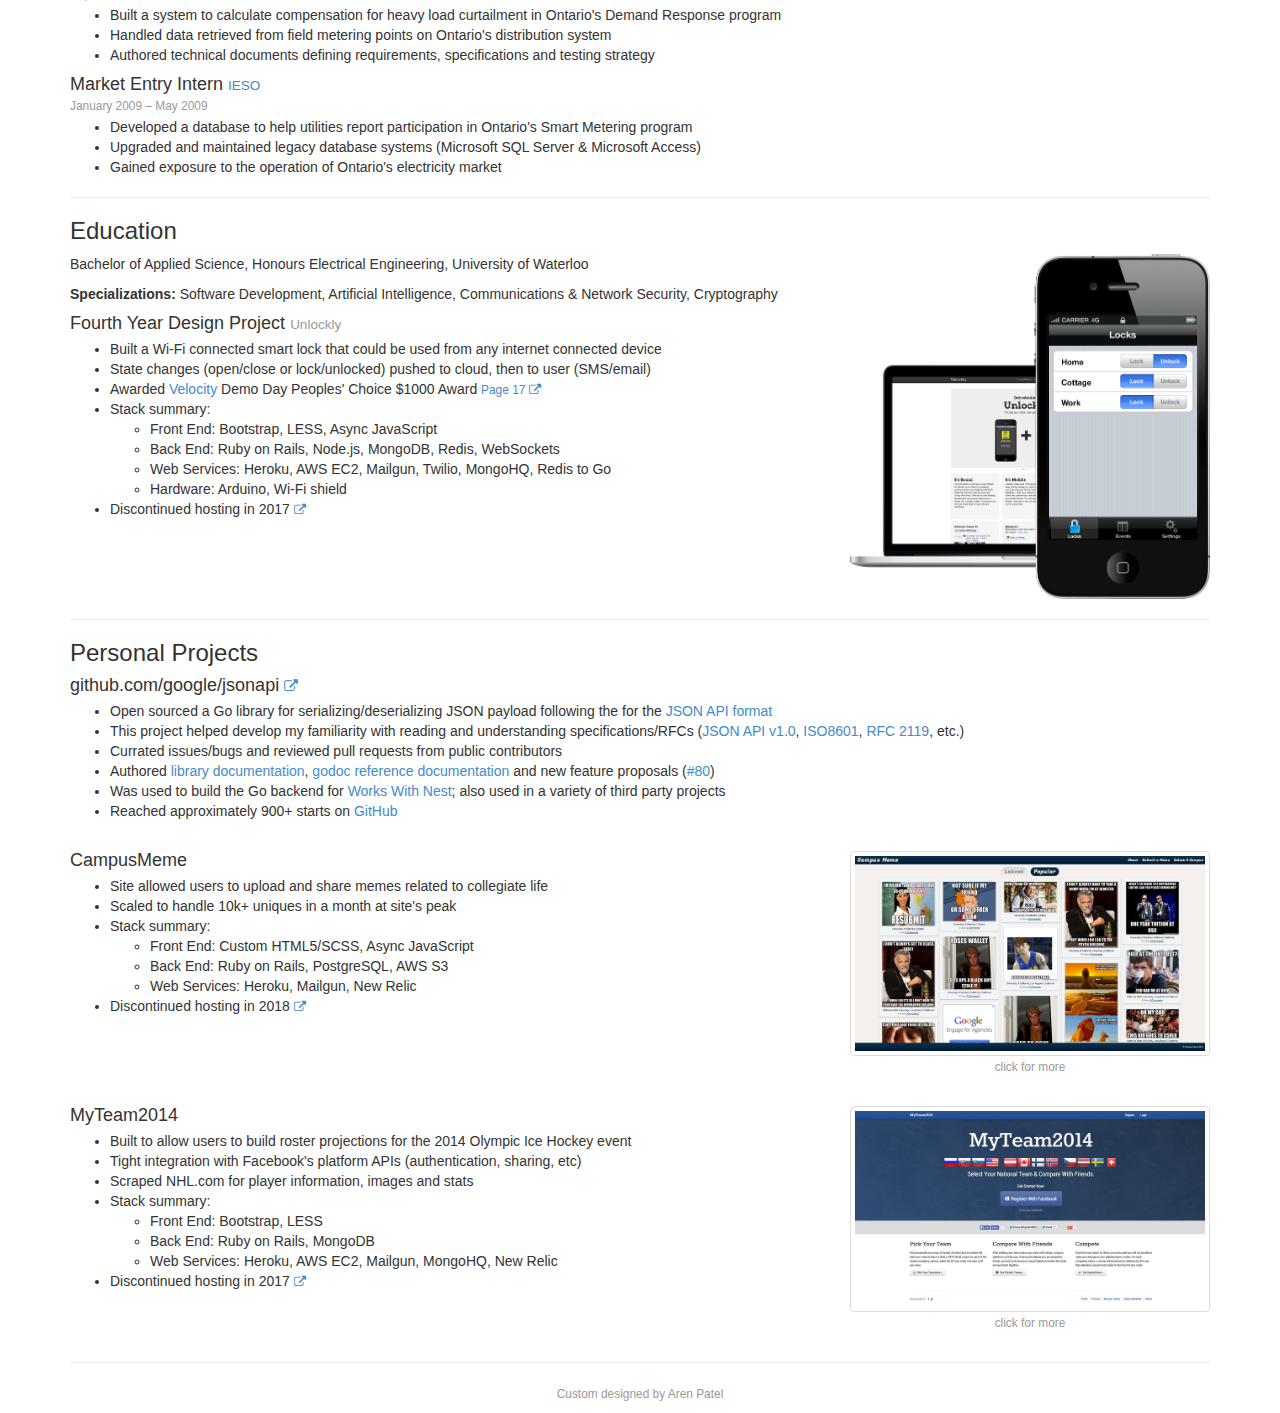
==== commit 47bb88a4: "Update index.html" ====
--- a/resume/index.html
+++ b/resume/index.html
@@ -100,14 +100,15 @@
       <h4>
         Founding Software Engineer / Principal
         <small>
-          <a href="https://www.tryfinch.com/">Finch</a>
+          <a href="https://www.tryfinch.com/">Finch</a> (YC S20)
         </small>
       </h4>
       <p class="workDate text-muted"><small>July 2021 - Present</small></p>
       <ul>
+        <li>Built out the core services of Finch (Plaid for HR)</li>
         <li>Built our Developer onboarding experience automating sign-ups and product configuration</li>
         <li>Designed and built our Asynchronous job scheduling and workload platform</li>
-        <li>Leveraged tools like Sentry and DataDog to bring a culture of observability and measurement to our</li>
+        <li>Leveraged tools like Sentry and DataDog to bring a culture of observability and measurement to our Product & Engineering org</li>
         <li>Worked with our legal counsel to craft our policies, terms of services, and GDPR commitments</li>
         <li>Led our security team to improve access auditing and token security (JWTs)</li>
         <li>Designed a generic system to perform targetted rollouts using Unleash feature flagging</li>
@@ -216,7 +217,7 @@
       <h4>
         Lead Developer
         <small
-          ><a href="https://www.bufferbox.com/">BufferBox</a> (acquired by
+          ><a href="https://www.bufferbox.com/">BufferBox</a> (YC S12 -- acquired by
           <a href="https://www.google.com/">Google</a>)</small
         >
       </h4>
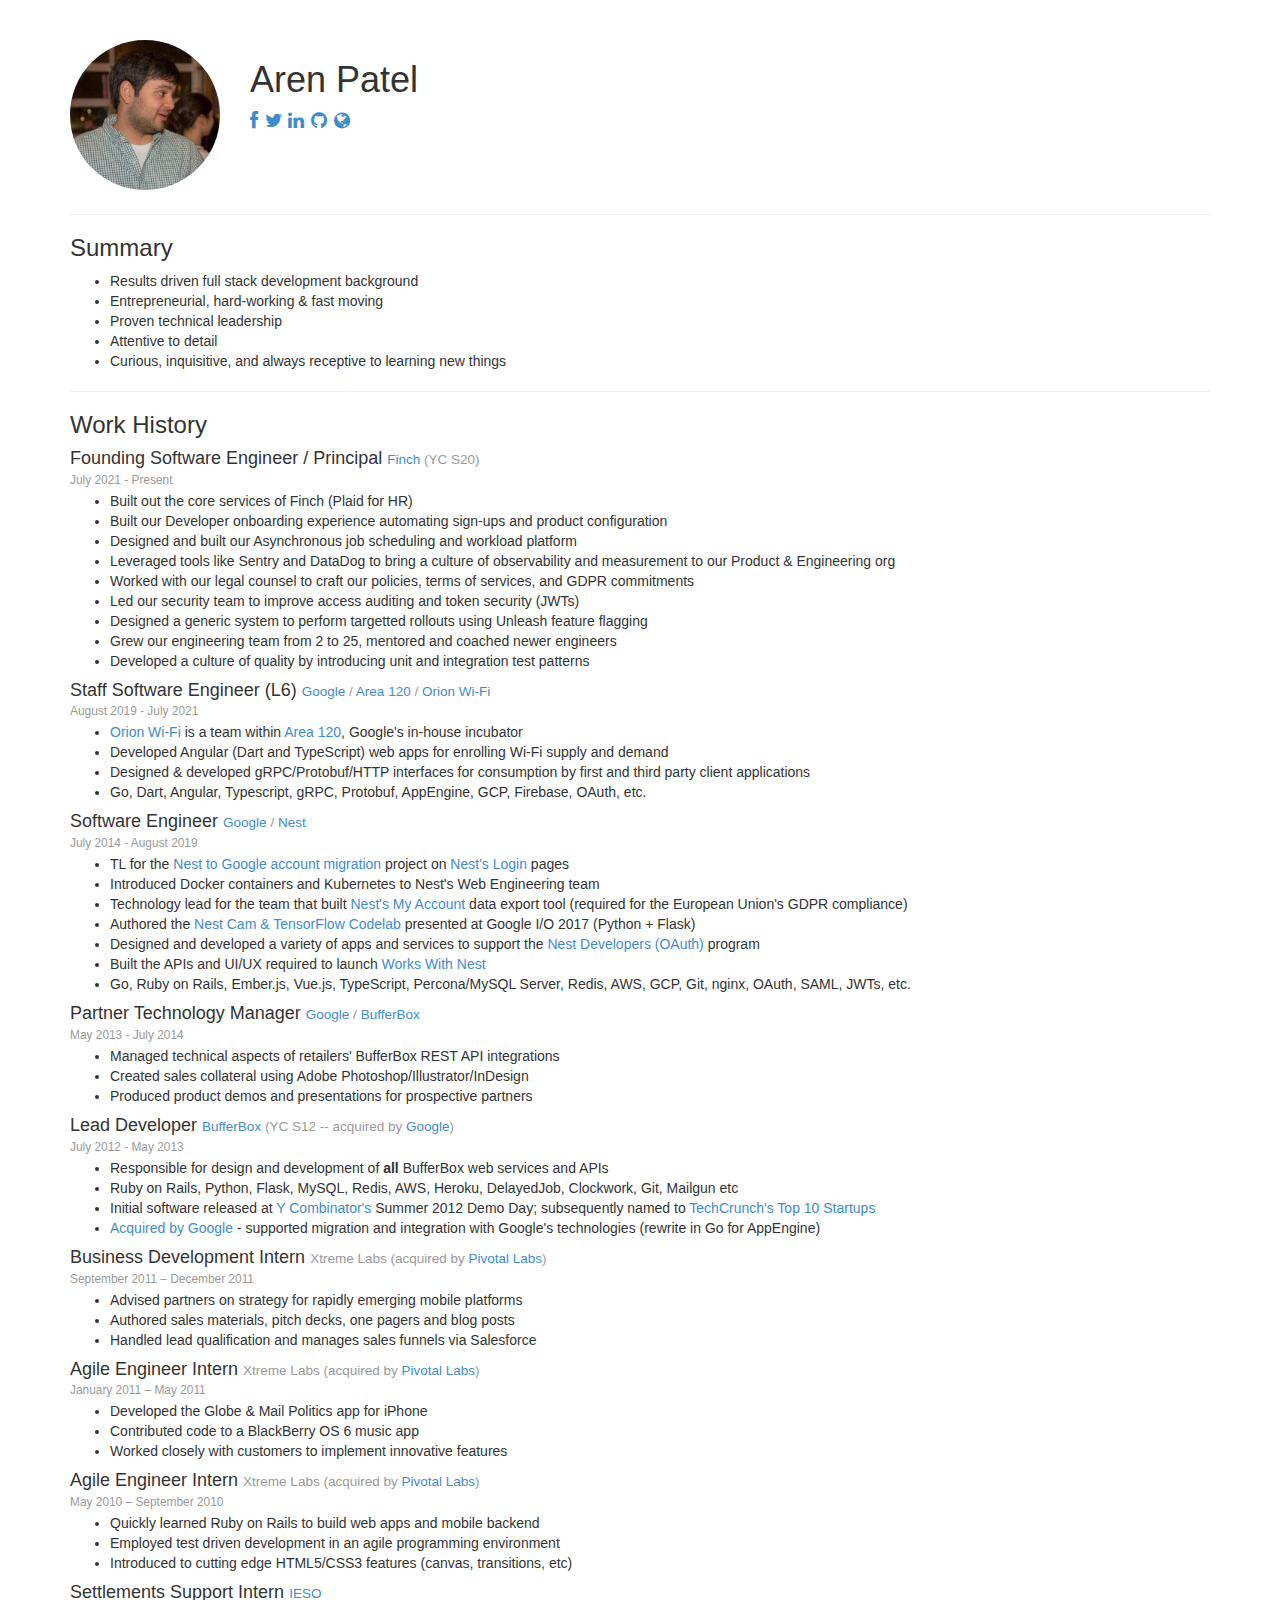
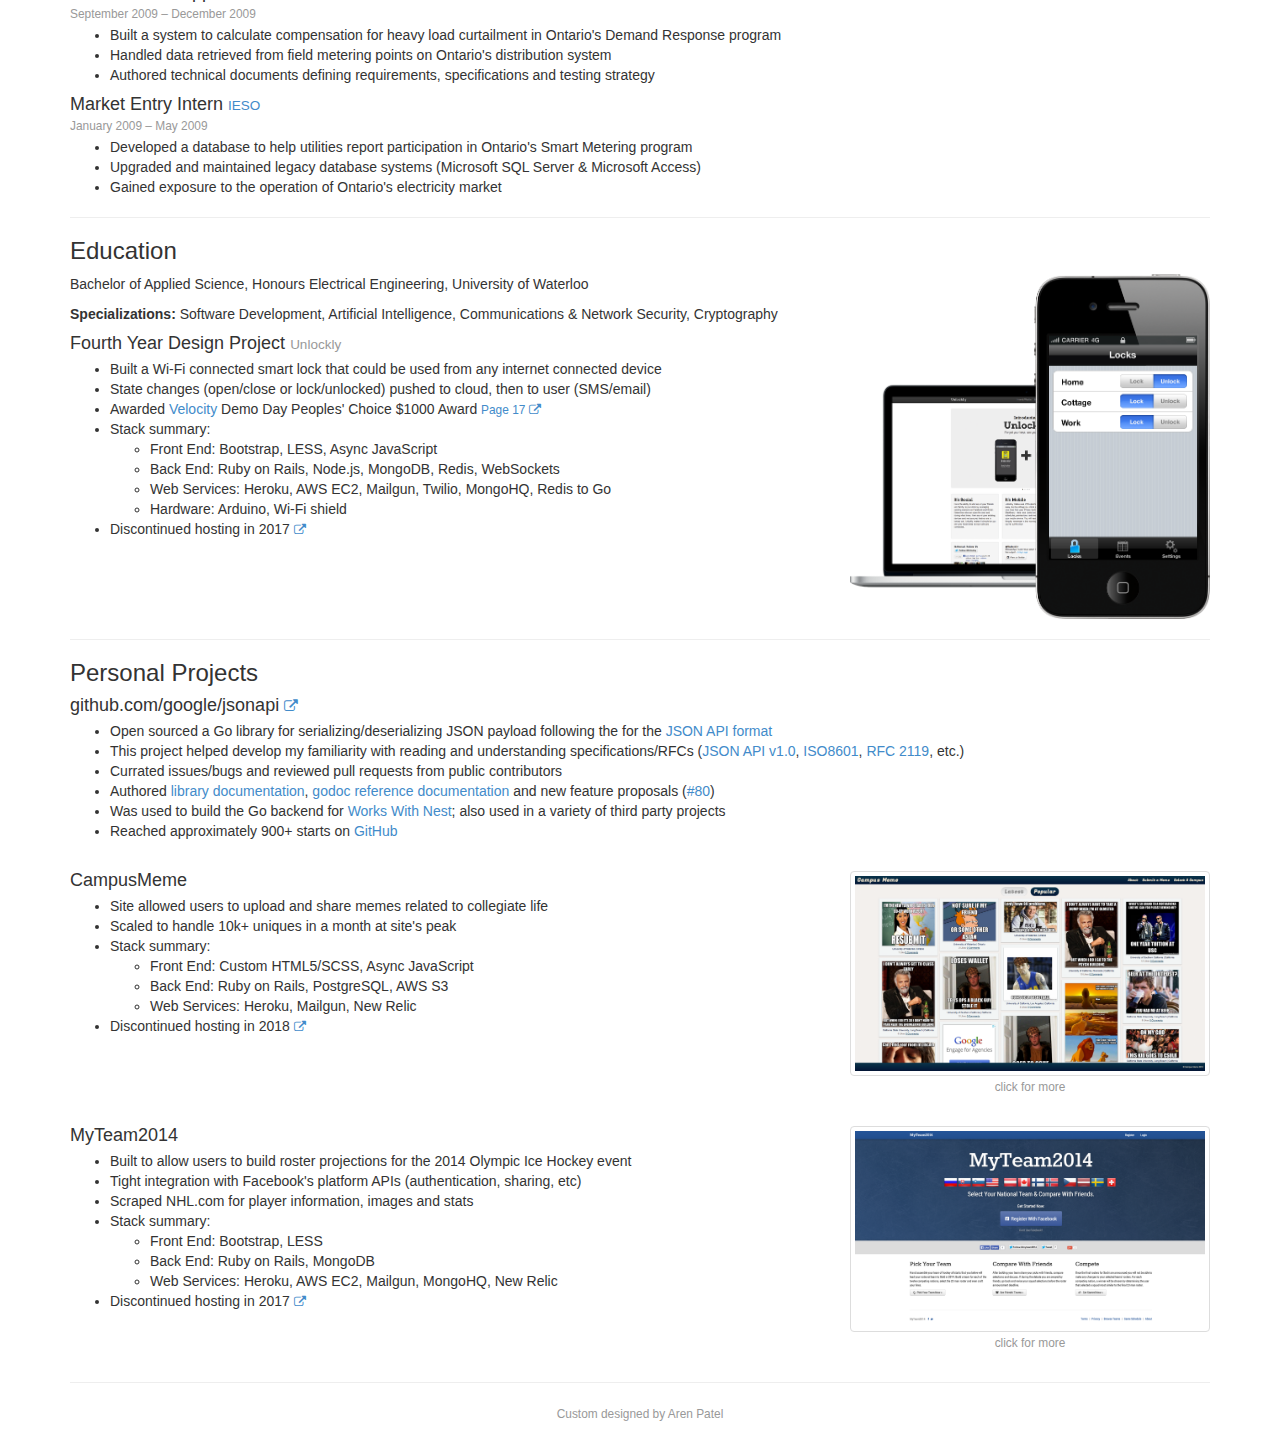
==== commit 21419dad: "Update index.html" ====
--- a/resume/index.html
+++ b/resume/index.html
@@ -113,6 +113,7 @@
         <li>Led our security team to improve access auditing and token security (JWTs)</li>
         <li>Designed a generic system to perform targetted rollouts using Unleash feature flagging</li>
         <li>Grew our engineering team from 2 to 25, mentored and coached newer engineers</li>
+        <li>Developed a culture of quality by introducing unit and integration test patterns</li>
       </ul>
 
       <h4>
